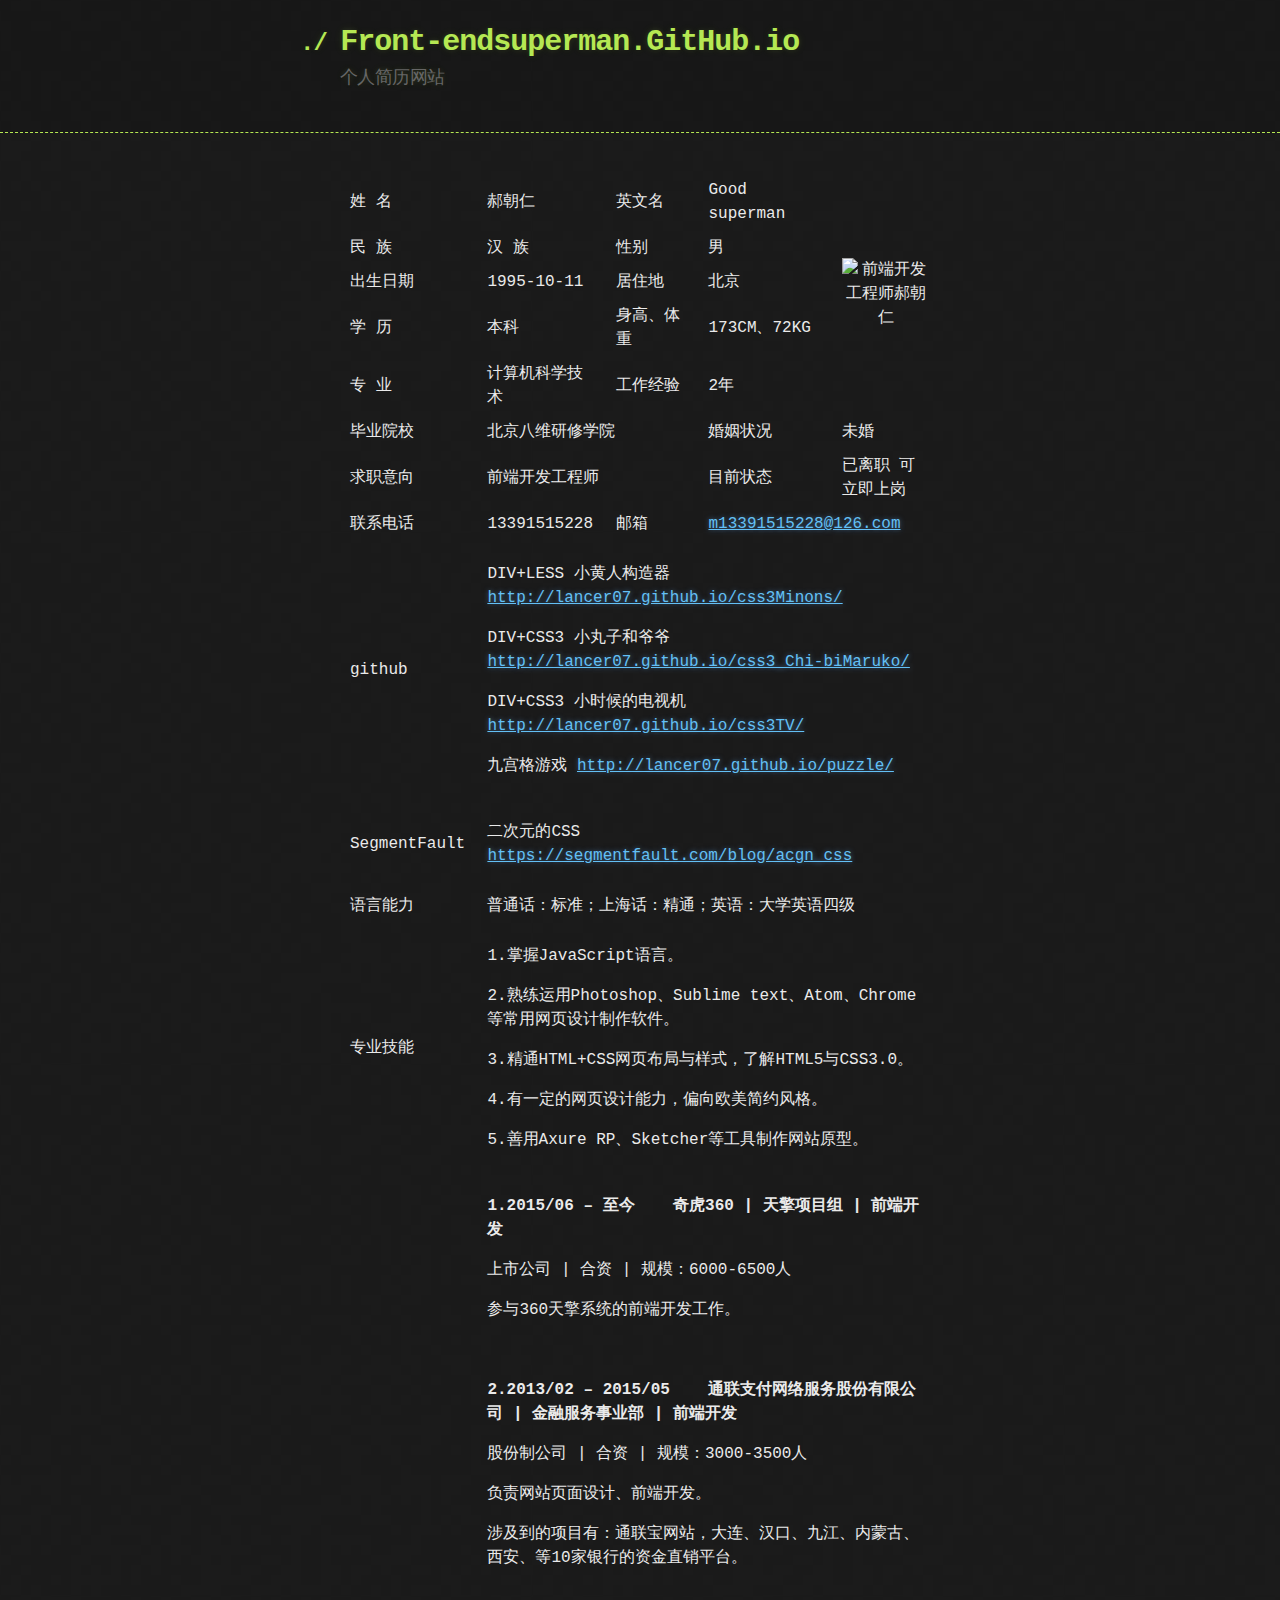
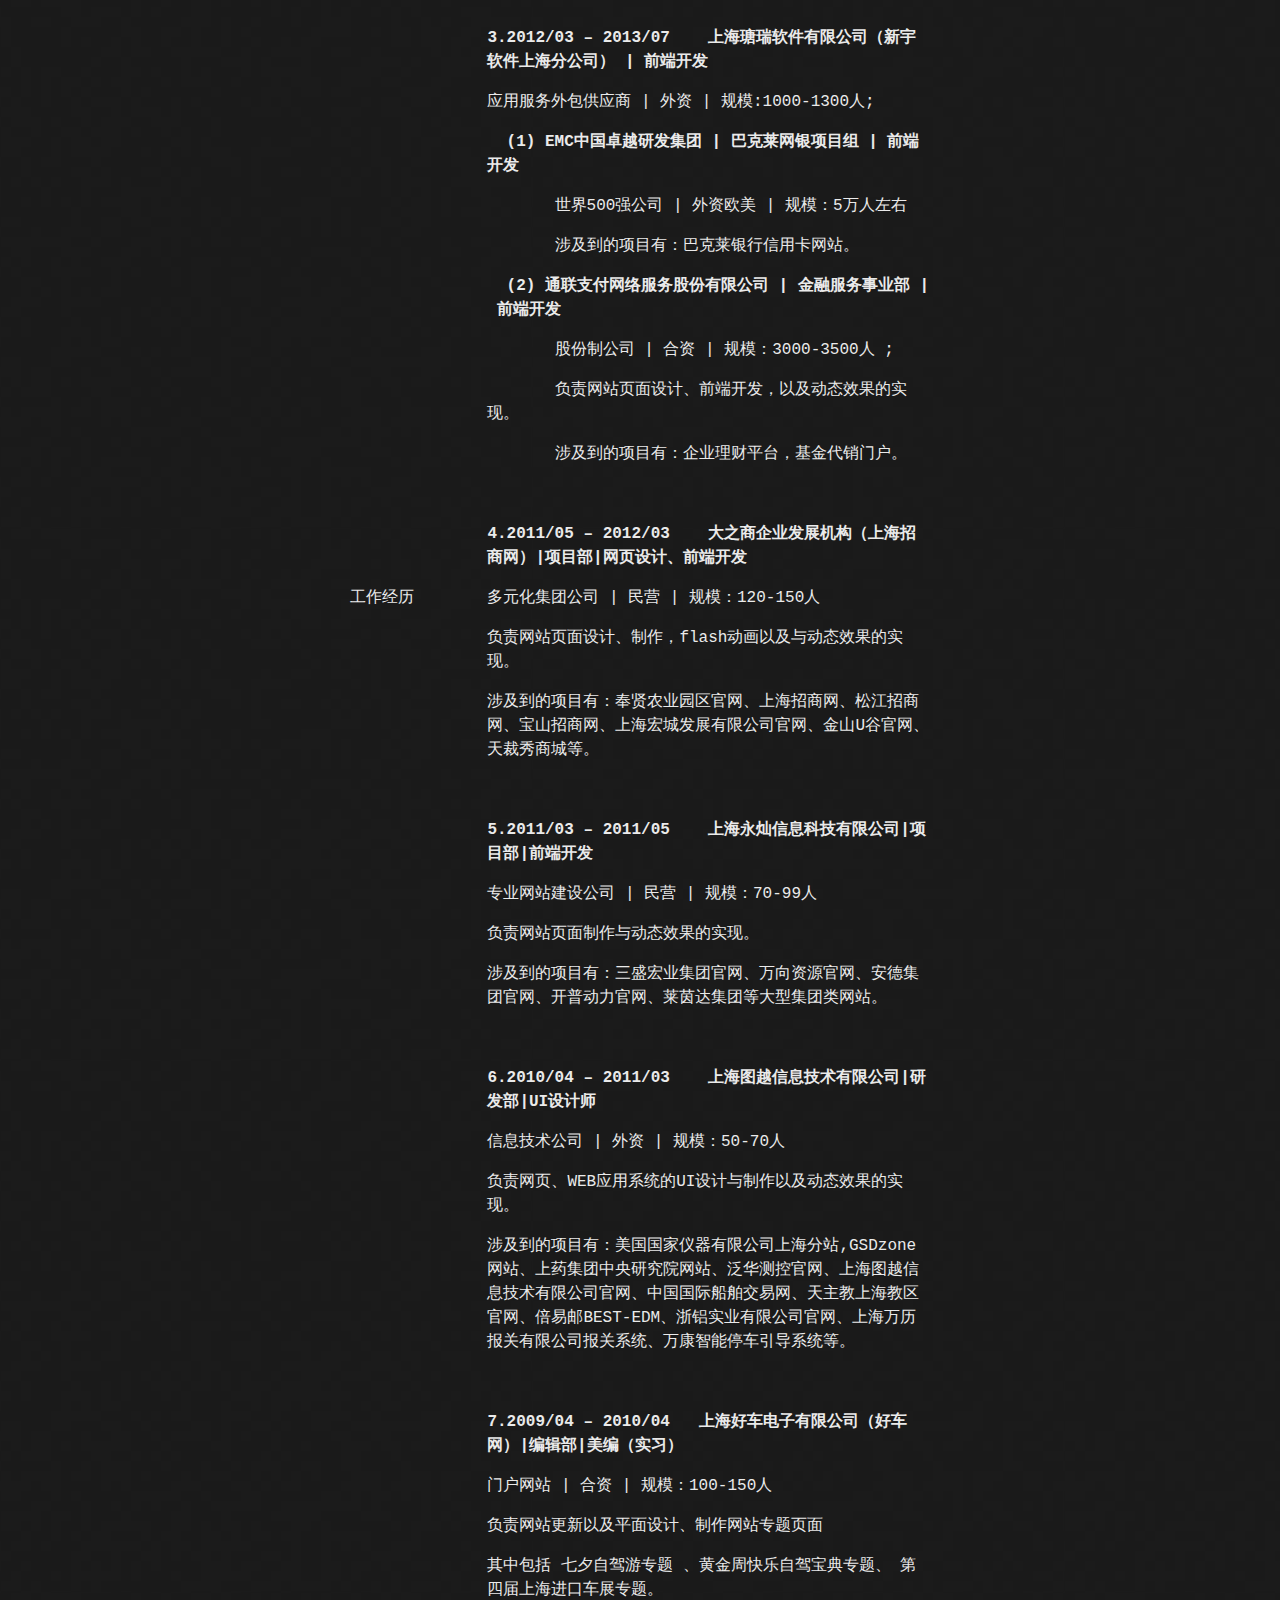
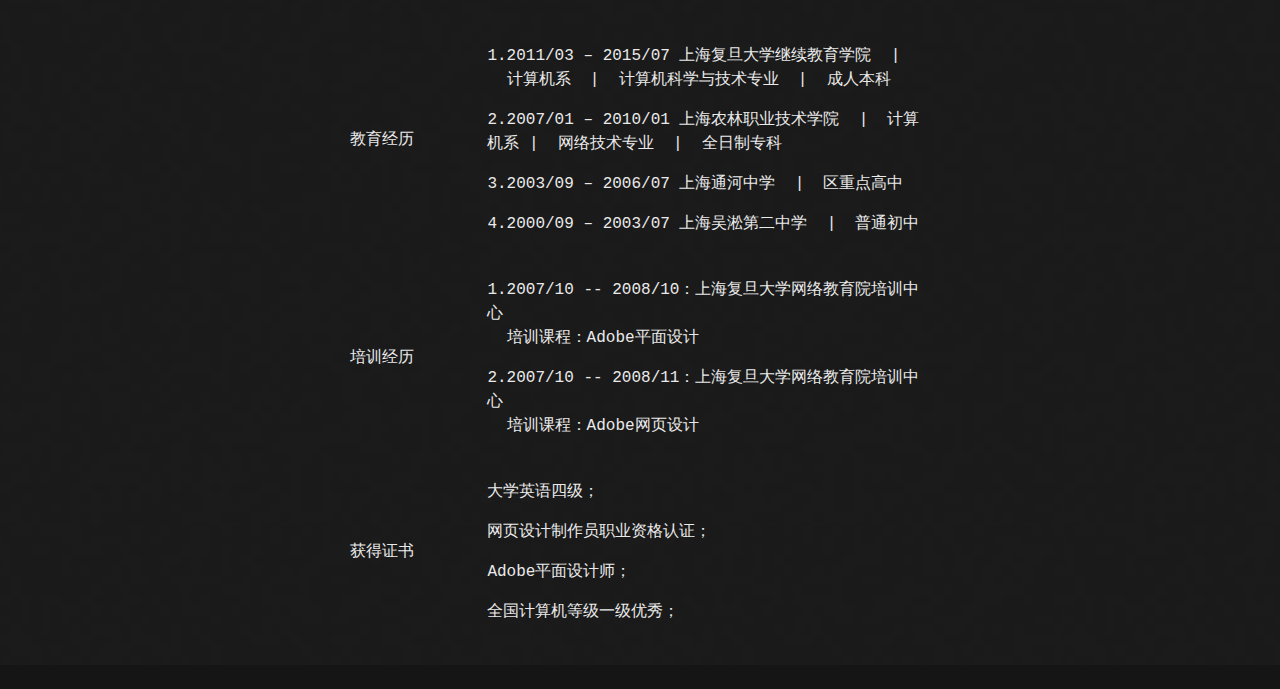
==== index.html @ 69799090 "修改了数据" ====
<!DOCTYPE html>
<html>
  <head>
    <meta charset='utf-8'>
    <meta http-equiv="X-UA-Compatible" content="chrome=1">

    <link rel="stylesheet" type="text/css" href="stylesheets/stylesheet.css" media="screen">
    <link rel="stylesheet" type="text/css" href="stylesheets/github-dark.css" media="screen">
    <link rel="stylesheet" type="text/css" href="stylesheets/print.css" media="print">

    <title>Front-endsuperman.GitHub.io by front-endSuperman</title>
  </head>

  <body>

    <header>
      <div class="container">
        <h1>Front-endsuperman.GitHub.io</h1>
        <h2>个人简历网站</h2>
        <!-- <section id="downloads">
          <a href="https://github.com/front-endSuperman" class="btn btn-github"><span class="icon"></span>View on GitHub</a>
        </section> -->
      </div>
    </header>

    <div class="container">
      <section id="main_content">
        <table width="714" border="0" cellpadding="0" cellspacing="0" class="resume"><tr><td width="120" valign="center" class="resume-tit">姓&nbsp;名</td><td width="112" valign="center">郝朝仁</td><td width="120" valign="center" class="resume-tit">英文名</td><td width="125" valign="center">Good superman</td><td width="111" rowspan="5" align="center"><img src="/images/me.jpg" width="110" title="前端开发工程师郝朝仁" alt="前端开发工程师郝朝仁"></td></tr><tr><td valign="center" class="resume-tit">民&nbsp;族</td><td width="112" valign="center">汉&nbsp;族</td><td width="120" valign="center" class="resume-tit">性别</td><td valign="center">男</td></tr><tr><td valign="center" class="resume-tit">出生日期</td><td width="112" valign="center">1995-10-11</td><td width="120" valign="center" class="resume-tit">居住地</td><td valign="center">北京</td></tr><tr><td valign="center" class="resume-tit">学&nbsp;历</td><td width="112" valign="center">本科</td><td width="120" valign="center" class="resume-tit">身高、体重</td><td valign="center">173CM、72KG</td></tr><tr><td valign="center" class="resume-tit">专&nbsp;业</td><td width="112" valign="center">计算机科学技术</td><td width="120" valign="center" class="resume-tit">工作经验</td><td valign="center">2年</td></tr><tr><td valign="center" class="resume-tit">毕业院校</td><td colspan="2" valign="center">北京八维研修学院</td><td valign="center" class="resume-tit">婚姻状况</td><td valign="center">未婚</td></tr><tr><td valign="center" class="resume-tit">求职意向</td><td colspan="2" valign="center">前端开发工程师</td><td valign="center" class="resume-tit">目前状态</td><td valign="center">已离职 可立即上岗</td></tr><tr><td valign="center" class="resume-tit">联系电话</td><td>13391515228</td><td class="resume-tit">邮箱</td><td colspan="2"><a href="mailto:lancer07@126.com">m13391515228@126.com</a></td></tr><tr><td valign="center" class="resume-tit">github</td><td colspan="4"><p>DIV+LESS 小黄人构造器 <a href="http://lancer07.github.io/css3Minons/" target="_blank">http://lancer07.github.io/css3Minons/</a></p><p>DIV+CSS3 小丸子和爷爷 <a href="http://lancer07.github.io/css3_Chi-biMaruko/" target="_blank">http://lancer07.github.io/css3_Chi-biMaruko/</a></p><p>DIV+CSS3 小时候的电视机 <a href="http://lancer07.github.io/css3TV/" target="_blank">http://lancer07.github.io/css3TV/</a></p><p>九宫格游戏 <a href="http://lancer07.github.io/puzzle/" target="_blank">http://lancer07.github.io/puzzle/</a></p></td></tr><tr><td valign="center" class="resume-tit">SegmentFault</td><td colspan="4"><p>二次元的CSS <a href="https://segmentfault.com/blog/acgn_css" target="_blank">https://segmentfault.com/blog/acgn_css</a></p></td></tr><tr><td valign="center" class="resume-tit">语言能力</td><td colspan="4">普通话：标准；上海话：精通；英语：大学英语四级</td></tr><tr><td valign="center" class="resume-tit">专业技能</td><td colspan="4"><p>1.掌握JavaScript语言。</p><p>2.熟练运用Photoshop、Sublime text、Atom、Chrome等常用网页设计制作软件。</p><p>3.精通HTML+CSS网页布局与样式，了解HTML5与CSS3.0。</p><p>4.有一定的网页设计能力，偏向欧美简约风格。</p><p>5.善用Axure RP、Sketcher等工具制作网站原型。</p></td></tr><tr><td valign="center" class="resume-tit">工作经历</td><td colspan="4"><p><strong>1.2015/06&nbsp;&#8211; 至今&nbsp;&nbsp;&nbsp;&nbsp;奇虎360 | 天擎项目组 | 前端开发</strong></p><p>上市公司&nbsp;|&nbsp;合资&nbsp;|&nbsp;规模：6000-6500人&nbsp;</p><p>参与360天擎系统的前端开发工作。</p><br><p><strong>2.2013/02&nbsp;&#8211; 2015/05&nbsp;&nbsp;&nbsp;&nbsp;通联支付网络服务股份有限公司 | 金融服务事业部 | 前端开发</strong></p><p>股份制公司&nbsp;|&nbsp;合资&nbsp;|&nbsp;规模：3000-3500人&nbsp;</p><p>负责网站页面设计、前端开发。</p><p>涉及到的项目有：通联宝网站，大连、汉口、九江、内蒙古、西安、等10家银行的资金直销平台。</p><br><p><strong>3.2012/03&nbsp;&#8211; 2013/07&nbsp;&nbsp;&nbsp;&nbsp;上海瑭瑞软件有限公司（新宇软件上海分公司）&nbsp;|&nbsp;前端开发&nbsp;</strong></p><p>应用服务外包供应商&nbsp;|&nbsp;外资&nbsp;|&nbsp;规模:1000-1300人;</p><p><strong>&nbsp;&nbsp;(1)&nbsp;EMC中国卓越研发集团&nbsp;|&nbsp;巴克莱网银项目组&nbsp;|&nbsp;前端开发</strong></p><p>&nbsp;&nbsp;&nbsp;&nbsp;&nbsp;&nbsp;&nbsp;世界500强公司 | 外资欧美 | 规模：5万人左右</p><p>&nbsp;&nbsp;&nbsp;&nbsp;&nbsp;&nbsp;&nbsp;涉及到的项目有：巴克莱银行信用卡网站。</p><p><strong>&nbsp;&nbsp;(2)&nbsp;通联支付网络服务股份有限公司&nbsp;|&nbsp;金融服务事业部&nbsp;|&nbsp;前端开发</strong></p><p>&nbsp;&nbsp;&nbsp;&nbsp;&nbsp;&nbsp;&nbsp;股份制公司&nbsp;|&nbsp;合资&nbsp;|&nbsp;规模：3000-3500人&nbsp;;</p><p>&nbsp;&nbsp;&nbsp;&nbsp;&nbsp;&nbsp;&nbsp;负责网站页面设计、前端开发，以及动态效果的实现。</p><p>&nbsp;&nbsp;&nbsp;&nbsp;&nbsp;&nbsp;&nbsp;涉及到的项目有：企业理财平台，基金代销门户。</p><br><p><strong>4.2011/05&nbsp;&#8211; 2012/03&nbsp;&nbsp;&nbsp;&nbsp;大之商企业发展机构（上海招商网）|项目部|网页设计、前端开发</strong></p><p>多元化集团公司&nbsp;|&nbsp;民营&nbsp;|&nbsp;规模：120-150人&nbsp;</p><p>负责网站页面设计、制作，flash动画以及与动态效果的实现。</p><p>涉及到的项目有：奉贤农业园区官网、上海招商网、松江招商网、宝山招商网、上海宏城发展有限公司官网、金山U谷官网、天裁秀商城等。</p><br><p><strong>5.2011/03&nbsp;&#8211; 2011/05&nbsp;&nbsp;&nbsp;&nbsp;上海永灿信息科技有限公司|项目部|前端开发</strong></p><p>专业网站建设公司&nbsp;|&nbsp;民营&nbsp;|&nbsp;规模：70-99人</p><p>负责网站页面制作与动态效果的实现。</p><p>涉及到的项目有：三盛宏业集团官网、万向资源官网、安德集团官网、开普动力官网、莱茵达集团等大型集团类网站。</p><br><p><strong>6.2010/04&nbsp;&#8211; 2011/03&nbsp;&nbsp;&nbsp;&nbsp;上海图越信息技术有限公司|研发部|UI设计师</strong></p><p>信息技术公司&nbsp;|&nbsp;外资&nbsp;|&nbsp;规模：50-70人</p><p>负责网页、WEB应用系统的UI设计与制作以及动态效果的实现。</p><p>涉及到的项目有：美国国家仪器有限公司上海分站,GSDzone网站、上药集团中央研究院网站、泛华测控官网、上海图越信息技术有限公司官网、中国国际船舶交易网、天主教上海教区官网、倍易邮BEST-EDM、浙铝实业有限公司官网、上海万历报关有限公司报关系统、万康智能停车引导系统等。</p><br><p><strong>7.2009/04&nbsp;&#8211;&nbsp;2010/04&nbsp;&nbsp;&nbsp;上海好车电子有限公司（好车网）|编辑部|美编（实习）</strong></p><p>门户网站&nbsp;|&nbsp;合资&nbsp;|&nbsp;规模：100-150人</p><p>负责网站更新以及平面设计、制作网站专题页面</p><p>其中包括 七夕自驾游专题 、黄金周快乐自驾宝典专题、 第四届上海进口车展专题。</p></td></tr><tr><td valign="center" class="resume-tit">教育经历</td><td colspan="4"><p>1.2011/03&nbsp;&#8211;&nbsp;2015/07&nbsp;上海复旦大学继续教育学院&nbsp;&nbsp;|&nbsp;&nbsp;计算机系&nbsp;&nbsp;|&nbsp;&nbsp;计算机科学与技术专业&nbsp;&nbsp;|&nbsp;&nbsp;成人本科</p><p>2.2007/01&nbsp;&#8211;&nbsp;2010/01&nbsp;上海农林职业技术学院&nbsp;&nbsp;|&nbsp;&nbsp;计算机系&nbsp;|&nbsp;&nbsp;网络技术专业&nbsp;&nbsp;|&nbsp;&nbsp;全日制专科</p><p>3.2003/09&nbsp;&#8211;&nbsp;2006/07&nbsp;上海通河中学&nbsp;&nbsp;|&nbsp;&nbsp;区重点高中&nbsp;</p><p>4.2000/09&nbsp;&#8211;&nbsp;2003/07&nbsp;上海吴淞第二中学&nbsp;&nbsp;|&nbsp;&nbsp;普通初中&nbsp;</p></td></tr><tr><td valign="center" class="resume-tit">培训经历</td><td colspan="4"><p>1.2007/10&nbsp;--&nbsp;2008/10：上海复旦大学网络教育院培训中心<br>&nbsp;&nbsp;培训课程：Adobe平面设计</p><p>2.2007/10&nbsp;--&nbsp;2008/11：上海复旦大学网络教育院培训中心<br>&nbsp;&nbsp;培训课程：Adobe网页设计</p></td></tr><tr><td valign="center" class="resume-tit">获得证书</td><td colspan="4"><p>大学英语四级；</p><p>网页设计制作员职业资格认证；</p><p>Adobe平面设计师；</p><p>全国计算机等级一级优秀；</p></td></tr></table>
      </section>
    </div>
  </body>
</html>
---- stylesheets/stylesheet.css ----
body {
  margin: 0;
  padding: 0;
  background: #151515 url("../images/bkg.png") 0 0;
  color: #eaeaea;
  font: 16px;
  line-height: 1.5;
  font-family: Monaco, "Bitstream Vera Sans Mono", "Lucida Console", Terminal, monospace;
}

/* General & 'Reset' Stuff */

.container {
  width: 90%;
  max-width: 600px;
  margin: 0 auto;
}

section {
  display: block;
  margin: 0 0 20px 0;
}

h1, h2, h3, h4, h5, h6 {
  margin: 0 0 20px;
}

li {
  line-height: 1.4 ;
}

/* Header, <header>
   header   - container
   h1       - project name
   h2       - project description
*/

header {
  background: rgba(0, 0, 0, 0.1);
  width: 100%;
  border-bottom: 1px dashed #b5e853;
  padding: 20px 0;
  margin: 0 0 40px 0;
}

header h1 {
  font-size: 30px;
  line-height: 1.5;
  margin: 0 0 0 -40px;
  font-weight: bold;
  font-family: Monaco, "Bitstream Vera Sans Mono", "Lucida Console", Terminal, monospace;
  color: #b5e853;
  text-shadow: 0 1px 1px rgba(0, 0, 0, 0.1),
               0 0 5px rgba(181, 232, 83, 0.1),
               0 0 10px rgba(181, 232, 83, 0.1);
  letter-spacing: -1px;
  -webkit-font-smoothing: antialiased;
}

header h1:before {
  content: "./ ";
  font-size: 24px;
}

header h2 {
  font-size: 18px;
  font-weight: 300;
  color: #666;
}

#downloads .btn {
  display: inline-block;
  text-align: center;
  margin: 0;
}

/* Main Content
*/

#main_content {
  width: 100%;
  -webkit-font-smoothing: antialiased;
}
section img {
  max-width: 100%
}

h1, h2, h3, h4, h5, h6 {
  font-weight: normal;
  font-family: Monaco, "Bitstream Vera Sans Mono", "Lucida Console", Terminal, monospace;
  color: #b5e853;
  letter-spacing: -0.03em;
  text-shadow: 0 1px 1px rgba(0, 0, 0, 0.1),
               0 0 5px rgba(181, 232, 83, 0.1),
               0 0 10px rgba(181, 232, 83, 0.1);
}

#main_content h1 {
  font-size: 30px;
}

#main_content h2 {
  font-size: 24px;
}

#main_content h3 {
  font-size: 18px;
}

#main_content h4 {
  font-size: 14px;
}

#main_content h5 {
  font-size: 12px;
  text-transform: uppercase;
  margin: 0 0 5px 0;
}

#main_content h6 {
  font-size: 12px;
  text-transform: uppercase;
  color: #999;
  margin: 0 0 5px 0;
}

dt {
  font-style: italic;
  font-weight: bold;
}

ul li {
  list-style: none;
}

ul li:before {
  content: ">>";
  font-family: Monaco, "Bitstream Vera Sans Mono", "Lucida Console", Terminal, monospace;
  font-size: 13px;
  color: #b5e853;
  margin-left: -37px;
  margin-right: 21px;
  line-height: 16px;
}

blockquote {
  color: #aaa;
  padding-left: 10px;
  border-left: 1px dotted #666;
}

pre {
  background: rgba(0, 0, 0, 0.9);
  border: 1px solid rgba(255, 255, 255, 0.15);
  padding: 10px;
  font-size: 14px;
  color: #b5e853;
  border-radius: 2px;
  -moz-border-radius: 2px;
  -webkit-border-radius: 2px;
  text-wrap: normal;
  overflow: auto;
  overflow-y: hidden;
}

table {
  width: 100%;
  margin: 0 0 20px 0;
}

th {
  text-align: left;
  border-bottom: 1px dashed #b5e853;
  padding: 5px 10px;
}

td {
  padding: 5px 10px;
}

hr {
  height: 0;
  border: 0;
  border-bottom: 1px dashed #b5e853;
  color: #b5e853;
}

/* Buttons
*/

.btn {
  display: inline-block;
  background: -webkit-linear-gradient(top, rgba(40, 40, 40, 0.3), rgba(35, 35, 35, 0.3) 50%, rgba(10, 10, 10, 0.3) 50%, rgba(0, 0, 0, 0.3));
  padding: 8px 18px;
  border-radius: 50px;
  border: 2px solid rgba(0, 0, 0, 0.7);
  border-bottom: 2px solid rgba(0, 0, 0, 0.7);
  border-top: 2px solid rgba(0, 0, 0, 1);
  color: rgba(255, 255, 255, 0.8);
  font-family: Helvetica, Arial, sans-serif;
  font-weight: bold;
  font-size: 13px;
  text-decoration: none;
  text-shadow: 0 -1px 0 rgba(0, 0, 0, 0.75);
  box-shadow: inset 0 1px 0 rgba(255, 255, 255, 0.05);
}

.btn:hover {
  background: -webkit-linear-gradient(top, rgba(40, 40, 40, 0.6), rgba(35, 35, 35, 0.6) 50%, rgba(10, 10, 10, 0.8) 50%, rgba(0, 0, 0, 0.8));
}

.btn .icon {
  display: inline-block;
  width: 16px;
  height: 16px;
  margin: 1px 8px 0 0;
  float: left;
}

.btn-github .icon {
  opacity: 0.6;
  background: url("../images/blacktocat.png") 0 0 no-repeat;
}

/* Links
   a, a:hover, a:visited
*/

a {
  color: #63c0f5;
  text-shadow: 0 0 5px rgba(104, 182, 255, 0.5);
}

/* Clearfix */

.cf:before, .cf:after {
  content:"";
  display:table;
}

.cf:after {
  clear:both;
}

.cf {
  zoom:1;
}
---- stylesheets/github-dark.css ----
/*
The MIT License (MIT)

Copyright (c) 2016 GitHub, Inc.

Permission is hereby granted, free of charge, to any person obtaining a copy
of this software and associated documentation files (the "Software"), to deal
in the Software without restriction, including without limitation the rights
to use, copy, modify, merge, publish, distribute, sublicense, and/or sell
copies of the Software, and to permit persons to whom the Software is
furnished to do so, subject to the following conditions:

The above copyright notice and this permission notice shall be included in all
copies or substantial portions of the Software.

THE SOFTWARE IS PROVIDED "AS IS", WITHOUT WARRANTY OF ANY KIND, EXPRESS OR
IMPLIED, INCLUDING BUT NOT LIMITED TO THE WARRANTIES OF MERCHANTABILITY,
FITNESS FOR A PARTICULAR PURPOSE AND NONINFRINGEMENT. IN NO EVENT SHALL THE
AUTHORS OR COPYRIGHT HOLDERS BE LIABLE FOR ANY CLAIM, DAMAGES OR OTHER
LIABILITY, WHETHER IN AN ACTION OF CONTRACT, TORT OR OTHERWISE, ARISING FROM,
OUT OF OR IN CONNECTION WITH THE SOFTWARE OR THE USE OR OTHER DEALINGS IN THE
SOFTWARE.

*/

.pl-c /* comment */ {
  color: #969896;
}

.pl-c1 /* constant, variable.other.constant, support, meta.property-name, support.constant, support.variable, meta.module-reference, markup.raw, meta.diff.header */,
.pl-s .pl-v /* string variable */ {
  color: #0099cd;
}

.pl-e /* entity */,
.pl-en /* entity.name */ {
  color: #9774cb;
}

.pl-smi /* variable.parameter.function, storage.modifier.package, storage.modifier.import, storage.type.java, variable.other */,
.pl-s .pl-s1 /* string source */ {
  color: #ddd;
}

.pl-ent /* entity.name.tag */ {
  color: #7bcc72;
}

.pl-k /* keyword, storage, storage.type */ {
  color: #cc2372;
}

.pl-s /* string */,
.pl-pds /* punctuation.definition.string, string.regexp.character-class */,
.pl-s .pl-pse .pl-s1 /* string punctuation.section.embedded source */,
.pl-sr /* string.regexp */,
.pl-sr .pl-cce /* string.regexp constant.character.escape */,
.pl-sr .pl-sre /* string.regexp source.ruby.embedded */,
.pl-sr .pl-sra /* string.regexp string.regexp.arbitrary-repitition */ {
  color: #3c66e2;
}

.pl-v /* variable */ {
  color: #fb8764;
}

.pl-id /* invalid.deprecated */ {
  color: #e63525;
}

.pl-ii /* invalid.illegal */ {
  color: #f8f8f8;
  background-color: #e63525;
}

.pl-sr .pl-cce /* string.regexp constant.character.escape */ {
  font-weight: bold;
  color: #7bcc72;
}

.pl-ml /* markup.list */ {
  color: #c26b2b;
}

.pl-mh /* markup.heading */,
.pl-mh .pl-en /* markup.heading entity.name */,
.pl-ms /* meta.separator */ {
  font-weight: bold;
  color: #264ec5;
}

.pl-mq /* markup.quote */ {
  color: #00acac;
}

.pl-mi /* markup.italic */ {
  font-style: italic;
  color: #ddd;
}

.pl-mb /* markup.bold */ {
  font-weight: bold;
  color: #ddd;
}

.pl-md /* markup.deleted, meta.diff.header.from-file */ {
  color: #bd2c00;
  background-color: #ffecec;
}

.pl-mi1 /* markup.inserted, meta.diff.header.to-file */ {
  color: #55a532;
  background-color: #eaffea;
}

.pl-mdr /* meta.diff.range */ {
  font-weight: bold;
  color: #9774cb;
}

.pl-mo /* meta.output */ {
  color: #264ec5;
}
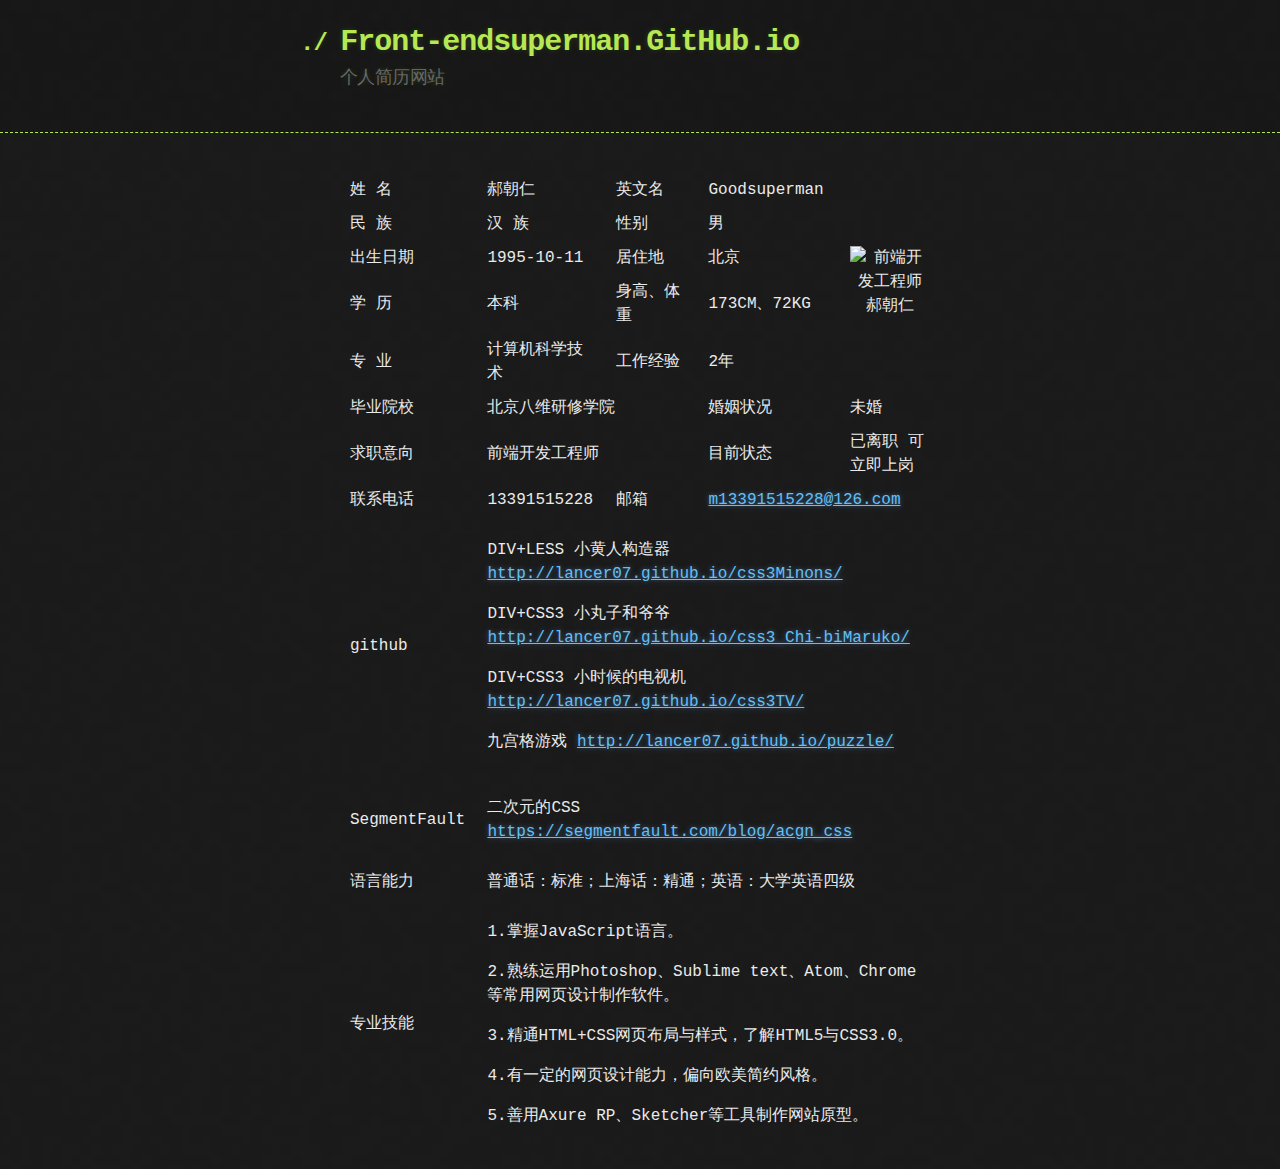
==== commit cbc02d5d: "修改了一些数据" ====
--- a/index.html
+++ b/index.html
@@ -25,7 +25,84 @@
 
     <div class="container">
       <section id="main_content">
-        <table width="714" border="0" cellpadding="0" cellspacing="0" class="resume"><tr><td width="120" valign="center" class="resume-tit">姓&nbsp;名</td><td width="112" valign="center">郝朝仁</td><td width="120" valign="center" class="resume-tit">英文名</td><td width="125" valign="center">Good superman</td><td width="111" rowspan="5" align="center"><img src="/images/me.jpg" width="110" title="前端开发工程师郝朝仁" alt="前端开发工程师郝朝仁"></td></tr><tr><td valign="center" class="resume-tit">民&nbsp;族</td><td width="112" valign="center">汉&nbsp;族</td><td width="120" valign="center" class="resume-tit">性别</td><td valign="center">男</td></tr><tr><td valign="center" class="resume-tit">出生日期</td><td width="112" valign="center">1995-10-11</td><td width="120" valign="center" class="resume-tit">居住地</td><td valign="center">北京</td></tr><tr><td valign="center" class="resume-tit">学&nbsp;历</td><td width="112" valign="center">本科</td><td width="120" valign="center" class="resume-tit">身高、体重</td><td valign="center">173CM、72KG</td></tr><tr><td valign="center" class="resume-tit">专&nbsp;业</td><td width="112" valign="center">计算机科学技术</td><td width="120" valign="center" class="resume-tit">工作经验</td><td valign="center">2年</td></tr><tr><td valign="center" class="resume-tit">毕业院校</td><td colspan="2" valign="center">北京八维研修学院</td><td valign="center" class="resume-tit">婚姻状况</td><td valign="center">未婚</td></tr><tr><td valign="center" class="resume-tit">求职意向</td><td colspan="2" valign="center">前端开发工程师</td><td valign="center" class="resume-tit">目前状态</td><td valign="center">已离职 可立即上岗</td></tr><tr><td valign="center" class="resume-tit">联系电话</td><td>13391515228</td><td class="resume-tit">邮箱</td><td colspan="2"><a href="mailto:lancer07@126.com">m13391515228@126.com</a></td></tr><tr><td valign="center" class="resume-tit">github</td><td colspan="4"><p>DIV+LESS 小黄人构造器 <a href="http://lancer07.github.io/css3Minons/" target="_blank">http://lancer07.github.io/css3Minons/</a></p><p>DIV+CSS3 小丸子和爷爷 <a href="http://lancer07.github.io/css3_Chi-biMaruko/" target="_blank">http://lancer07.github.io/css3_Chi-biMaruko/</a></p><p>DIV+CSS3 小时候的电视机 <a href="http://lancer07.github.io/css3TV/" target="_blank">http://lancer07.github.io/css3TV/</a></p><p>九宫格游戏 <a href="http://lancer07.github.io/puzzle/" target="_blank">http://lancer07.github.io/puzzle/</a></p></td></tr><tr><td valign="center" class="resume-tit">SegmentFault</td><td colspan="4"><p>二次元的CSS <a href="https://segmentfault.com/blog/acgn_css" target="_blank">https://segmentfault.com/blog/acgn_css</a></p></td></tr><tr><td valign="center" class="resume-tit">语言能力</td><td colspan="4">普通话：标准；上海话：精通；英语：大学英语四级</td></tr><tr><td valign="center" class="resume-tit">专业技能</td><td colspan="4"><p>1.掌握JavaScript语言。</p><p>2.熟练运用Photoshop、Sublime text、Atom、Chrome等常用网页设计制作软件。</p><p>3.精通HTML+CSS网页布局与样式，了解HTML5与CSS3.0。</p><p>4.有一定的网页设计能力，偏向欧美简约风格。</p><p>5.善用Axure RP、Sketcher等工具制作网站原型。</p></td></tr><tr><td valign="center" class="resume-tit">工作经历</td><td colspan="4"><p><strong>1.2015/06&nbsp;&#8211; 至今&nbsp;&nbsp;&nbsp;&nbsp;奇虎360 | 天擎项目组 | 前端开发</strong></p><p>上市公司&nbsp;|&nbsp;合资&nbsp;|&nbsp;规模：6000-6500人&nbsp;</p><p>参与360天擎系统的前端开发工作。</p><br><p><strong>2.2013/02&nbsp;&#8211; 2015/05&nbsp;&nbsp;&nbsp;&nbsp;通联支付网络服务股份有限公司 | 金融服务事业部 | 前端开发</strong></p><p>股份制公司&nbsp;|&nbsp;合资&nbsp;|&nbsp;规模：3000-3500人&nbsp;</p><p>负责网站页面设计、前端开发。</p><p>涉及到的项目有：通联宝网站，大连、汉口、九江、内蒙古、西安、等10家银行的资金直销平台。</p><br><p><strong>3.2012/03&nbsp;&#8211; 2013/07&nbsp;&nbsp;&nbsp;&nbsp;上海瑭瑞软件有限公司（新宇软件上海分公司）&nbsp;|&nbsp;前端开发&nbsp;</strong></p><p>应用服务外包供应商&nbsp;|&nbsp;外资&nbsp;|&nbsp;规模:1000-1300人;</p><p><strong>&nbsp;&nbsp;(1)&nbsp;EMC中国卓越研发集团&nbsp;|&nbsp;巴克莱网银项目组&nbsp;|&nbsp;前端开发</strong></p><p>&nbsp;&nbsp;&nbsp;&nbsp;&nbsp;&nbsp;&nbsp;世界500强公司 | 外资欧美 | 规模：5万人左右</p><p>&nbsp;&nbsp;&nbsp;&nbsp;&nbsp;&nbsp;&nbsp;涉及到的项目有：巴克莱银行信用卡网站。</p><p><strong>&nbsp;&nbsp;(2)&nbsp;通联支付网络服务股份有限公司&nbsp;|&nbsp;金融服务事业部&nbsp;|&nbsp;前端开发</strong></p><p>&nbsp;&nbsp;&nbsp;&nbsp;&nbsp;&nbsp;&nbsp;股份制公司&nbsp;|&nbsp;合资&nbsp;|&nbsp;规模：3000-3500人&nbsp;;</p><p>&nbsp;&nbsp;&nbsp;&nbsp;&nbsp;&nbsp;&nbsp;负责网站页面设计、前端开发，以及动态效果的实现。</p><p>&nbsp;&nbsp;&nbsp;&nbsp;&nbsp;&nbsp;&nbsp;涉及到的项目有：企业理财平台，基金代销门户。</p><br><p><strong>4.2011/05&nbsp;&#8211; 2012/03&nbsp;&nbsp;&nbsp;&nbsp;大之商企业发展机构（上海招商网）|项目部|网页设计、前端开发</strong></p><p>多元化集团公司&nbsp;|&nbsp;民营&nbsp;|&nbsp;规模：120-150人&nbsp;</p><p>负责网站页面设计、制作，flash动画以及与动态效果的实现。</p><p>涉及到的项目有：奉贤农业园区官网、上海招商网、松江招商网、宝山招商网、上海宏城发展有限公司官网、金山U谷官网、天裁秀商城等。</p><br><p><strong>5.2011/03&nbsp;&#8211; 2011/05&nbsp;&nbsp;&nbsp;&nbsp;上海永灿信息科技有限公司|项目部|前端开发</strong></p><p>专业网站建设公司&nbsp;|&nbsp;民营&nbsp;|&nbsp;规模：70-99人</p><p>负责网站页面制作与动态效果的实现。</p><p>涉及到的项目有：三盛宏业集团官网、万向资源官网、安德集团官网、开普动力官网、莱茵达集团等大型集团类网站。</p><br><p><strong>6.2010/04&nbsp;&#8211; 2011/03&nbsp;&nbsp;&nbsp;&nbsp;上海图越信息技术有限公司|研发部|UI设计师</strong></p><p>信息技术公司&nbsp;|&nbsp;外资&nbsp;|&nbsp;规模：50-70人</p><p>负责网页、WEB应用系统的UI设计与制作以及动态效果的实现。</p><p>涉及到的项目有：美国国家仪器有限公司上海分站,GSDzone网站、上药集团中央研究院网站、泛华测控官网、上海图越信息技术有限公司官网、中国国际船舶交易网、天主教上海教区官网、倍易邮BEST-EDM、浙铝实业有限公司官网、上海万历报关有限公司报关系统、万康智能停车引导系统等。</p><br><p><strong>7.2009/04&nbsp;&#8211;&nbsp;2010/04&nbsp;&nbsp;&nbsp;上海好车电子有限公司（好车网）|编辑部|美编（实习）</strong></p><p>门户网站&nbsp;|&nbsp;合资&nbsp;|&nbsp;规模：100-150人</p><p>负责网站更新以及平面设计、制作网站专题页面</p><p>其中包括 七夕自驾游专题 、黄金周快乐自驾宝典专题、 第四届上海进口车展专题。</p></td></tr><tr><td valign="center" class="resume-tit">教育经历</td><td colspan="4"><p>1.2011/03&nbsp;&#8211;&nbsp;2015/07&nbsp;上海复旦大学继续教育学院&nbsp;&nbsp;|&nbsp;&nbsp;计算机系&nbsp;&nbsp;|&nbsp;&nbsp;计算机科学与技术专业&nbsp;&nbsp;|&nbsp;&nbsp;成人本科</p><p>2.2007/01&nbsp;&#8211;&nbsp;2010/01&nbsp;上海农林职业技术学院&nbsp;&nbsp;|&nbsp;&nbsp;计算机系&nbsp;|&nbsp;&nbsp;网络技术专业&nbsp;&nbsp;|&nbsp;&nbsp;全日制专科</p><p>3.2003/09&nbsp;&#8211;&nbsp;2006/07&nbsp;上海通河中学&nbsp;&nbsp;|&nbsp;&nbsp;区重点高中&nbsp;</p><p>4.2000/09&nbsp;&#8211;&nbsp;2003/07&nbsp;上海吴淞第二中学&nbsp;&nbsp;|&nbsp;&nbsp;普通初中&nbsp;</p></td></tr><tr><td valign="center" class="resume-tit">培训经历</td><td colspan="4"><p>1.2007/10&nbsp;--&nbsp;2008/10：上海复旦大学网络教育院培训中心<br>&nbsp;&nbsp;培训课程：Adobe平面设计</p><p>2.2007/10&nbsp;--&nbsp;2008/11：上海复旦大学网络教育院培训中心<br>&nbsp;&nbsp;培训课程：Adobe网页设计</p></td></tr><tr><td valign="center" class="resume-tit">获得证书</td><td colspan="4"><p>大学英语四级；</p><p>网页设计制作员职业资格认证；</p><p>Adobe平面设计师；</p><p>全国计算机等级一级优秀；</p></td></tr></table>
+        <table width="714" border="0" cellpadding="0" cellspacing="0" class="resume">
+        	<tr>
+        		<td width="120" valign="center" class="resume-tit">姓&nbsp;名</td>
+        		<td width="112" valign="center">郝朝仁</td>
+        		<td width="120" valign="center" class="resume-tit">英文名</td>
+        		<td width="125" valign="center">Goodsuperman</td>
+        		<td width="111" rowspan="5" align="center"><img src="/images/me.jpg" width="110" title="前端开发工程师郝朝仁" alt="前端开发工程师郝朝仁"></td>
+        	</tr>
+        	<tr>
+        		<td valign="center" class="resume-tit">民&nbsp;族</td>
+        		<td width="112" valign="center">汉&nbsp;族</td>
+        		<td width="120" valign="center" class="resume-tit">性别</td>
+        		<td valign="center">男</td>
+        	</tr>
+        	<tr>
+        		<td valign="center" class="resume-tit">出生日期</td>
+        		<td width="112" valign="center">1995-10-11</td>
+        		<td width="120" valign="center" class="resume-tit">居住地</td>
+        		<td valign="center">北京</td>
+        	</tr>
+        	<tr>
+        		<td valign="center" class="resume-tit">学&nbsp;历</td>
+        		<td width="112" valign="center">本科</td>
+        		<td width="120" valign="center" class="resume-tit">身高、体重</td><td valign="center">173CM、72KG</td>
+        	</tr>
+        	<tr>
+        		<td valign="center" class="resume-tit">专&nbsp;业</td>
+        		<td width="112" valign="center">计算机科学技术</td>
+        		<td width="120" valign="center" class="resume-tit">工作经验</td>
+        		<td valign="center">2年</td>
+        	</tr>
+        	<tr>
+        		<td valign="center" class="resume-tit">毕业院校</td>
+        		<td colspan="2" valign="center">北京八维研修学院</td>
+        		<td valign="center" class="resume-tit">婚姻状况</td>
+        		<td valign="center">未婚</td>
+        	</tr>
+        	<tr>
+        		<td valign="center" class="resume-tit">求职意向</td>
+        		<td colspan="2" valign="center">前端开发工程师</td>
+        		<td valign="center" class="resume-tit">目前状态</td>
+        		<td valign="center">已离职 可立即上岗</td>
+        	</tr>
+        	<tr>
+        		<td valign="center" class="resume-tit">联系电话</td>
+        		<td>13391515228</td><td class="resume-tit">邮箱</td>
+        		<td colspan="2"><a href="mailto:lancer07@126.com">m13391515228@126.com</a></td>
+        	</tr>
+        	<tr>
+        		<td valign="center" class="resume-tit">github</td>
+        		<td colspan="4">
+        			<p>DIV+LESS 小黄人构造器 <a href="http://lancer07.github.io/css3Minons/" target="_blank">http://lancer07.github.io/css3Minons/</a></p>
+        			<p>DIV+CSS3 小丸子和爷爷 <a href="http://lancer07.github.io/css3_Chi-biMaruko/" target="_blank">http://lancer07.github.io/css3_Chi-biMaruko/</a></p>
+        			<p>DIV+CSS3 小时候的电视机 <a href="http://lancer07.github.io/css3TV/" target="_blank">http://lancer07.github.io/css3TV/</a></p>
+        			<p>九宫格游戏 <a href="http://lancer07.github.io/puzzle/" target="_blank">http://lancer07.github.io/puzzle/</a></p>
+        		</td>
+        	</tr>
+        	<tr>
+        		<td valign="center" class="resume-tit">SegmentFault</td>
+        		<td colspan="4">
+        			<p>二次元的CSS <a href="https://segmentfault.com/blog/acgn_css" target="_blank">https://segmentfault.com/blog/acgn_css</a></p>
+        		</td>
+        	</tr>
+        	<tr>
+        		<td valign="center" class="resume-tit">语言能力</td>
+        		<td colspan="4">普通话：标准；上海话：精通；英语：大学英语四级</td>
+        	</tr>
+        	<tr>
+        		<td valign="center" class="resume-tit">专业技能</td>
+        		<td colspan="4">
+        			<p>1.掌握JavaScript语言。</p>
+        			<p>2.熟练运用Photoshop、Sublime text、Atom、Chrome等常用网页设计制作软件。</p>
+        			<p>3.精通HTML+CSS网页布局与样式，了解HTML5与CSS3.0。</p>
+        			<p>4.有一定的网页设计能力，偏向欧美简约风格。</p>
+        			<p>5.善用Axure RP、Sketcher等工具制作网站原型。</p>
+        		</td>
+        	</tr>
+        	</table>
       </section>
     </div>
   </body>
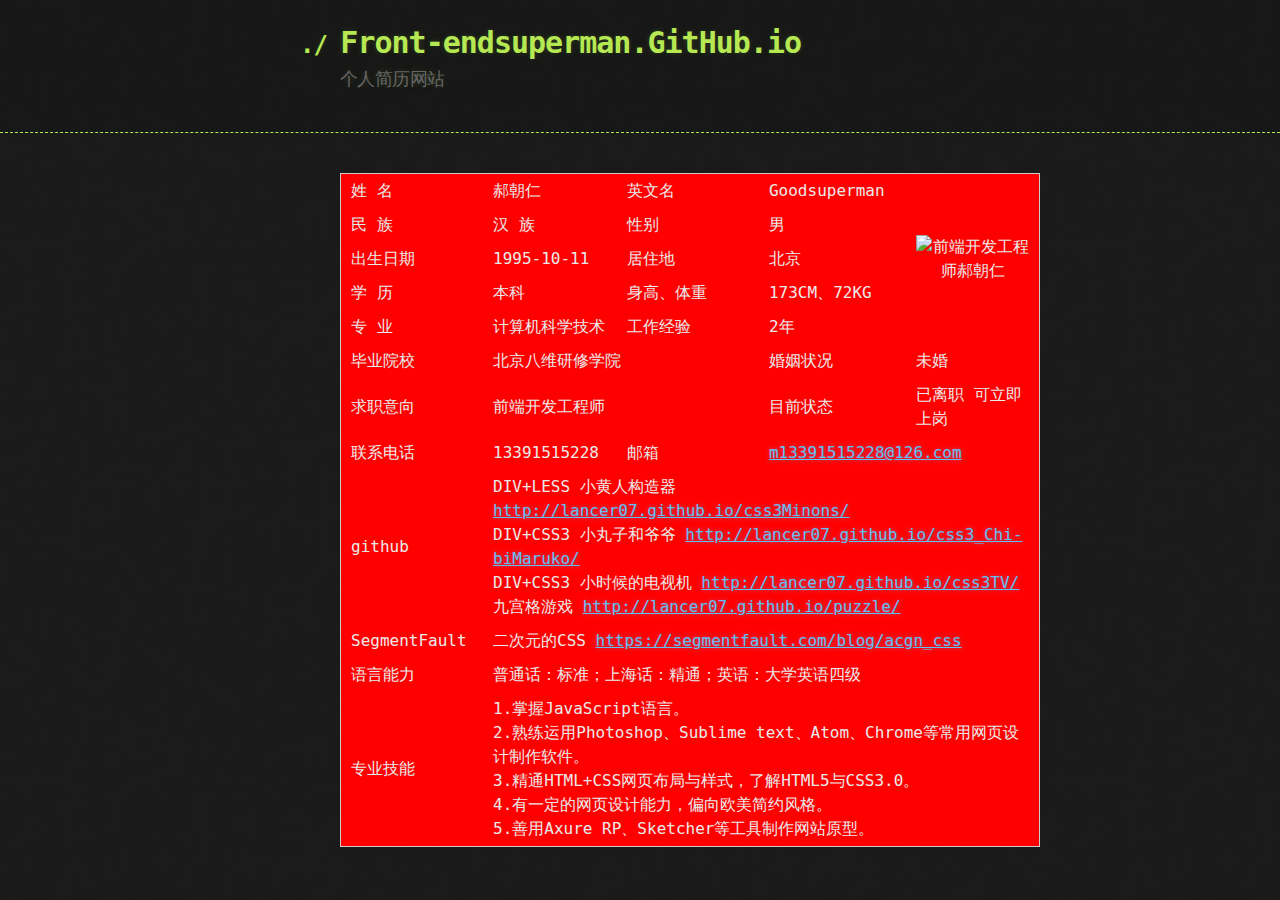
==== commit 46171d46: "添加了样式表" ====
--- a/index.html
+++ b/index.html
@@ -7,22 +7,16 @@
     <link rel="stylesheet" type="text/css" href="stylesheets/stylesheet.css" media="screen">
     <link rel="stylesheet" type="text/css" href="stylesheets/github-dark.css" media="screen">
     <link rel="stylesheet" type="text/css" href="stylesheets/print.css" media="print">
-
+    <link rel="stylesheet" type="text/css" href="stylesheets/index.css">
     <title>Front-endsuperman.GitHub.io by front-endSuperman</title>
   </head>
-
   <body>
-
     <header>
       <div class="container">
         <h1>Front-endsuperman.GitHub.io</h1>
         <h2>个人简历网站</h2>
-        <!-- <section id="downloads">
-          <a href="https://github.com/front-endSuperman" class="btn btn-github"><span class="icon"></span>View on GitHub</a>
-        </section> -->
       </div>
     </header>
-
     <div class="container">
       <section id="main_content">
         <table width="714" border="0" cellpadding="0" cellspacing="0" class="resume">
--- a/stylesheets/index.css
+++ b/stylesheets/index.css
@@ -0,0 +1,10 @@
+*{
+	margin:0;
+	padding:0;
+}
+.resume{
+	width:700px;
+	margin:0 auto;
+	border: 1px solid #ccc;
+	background:red;
+}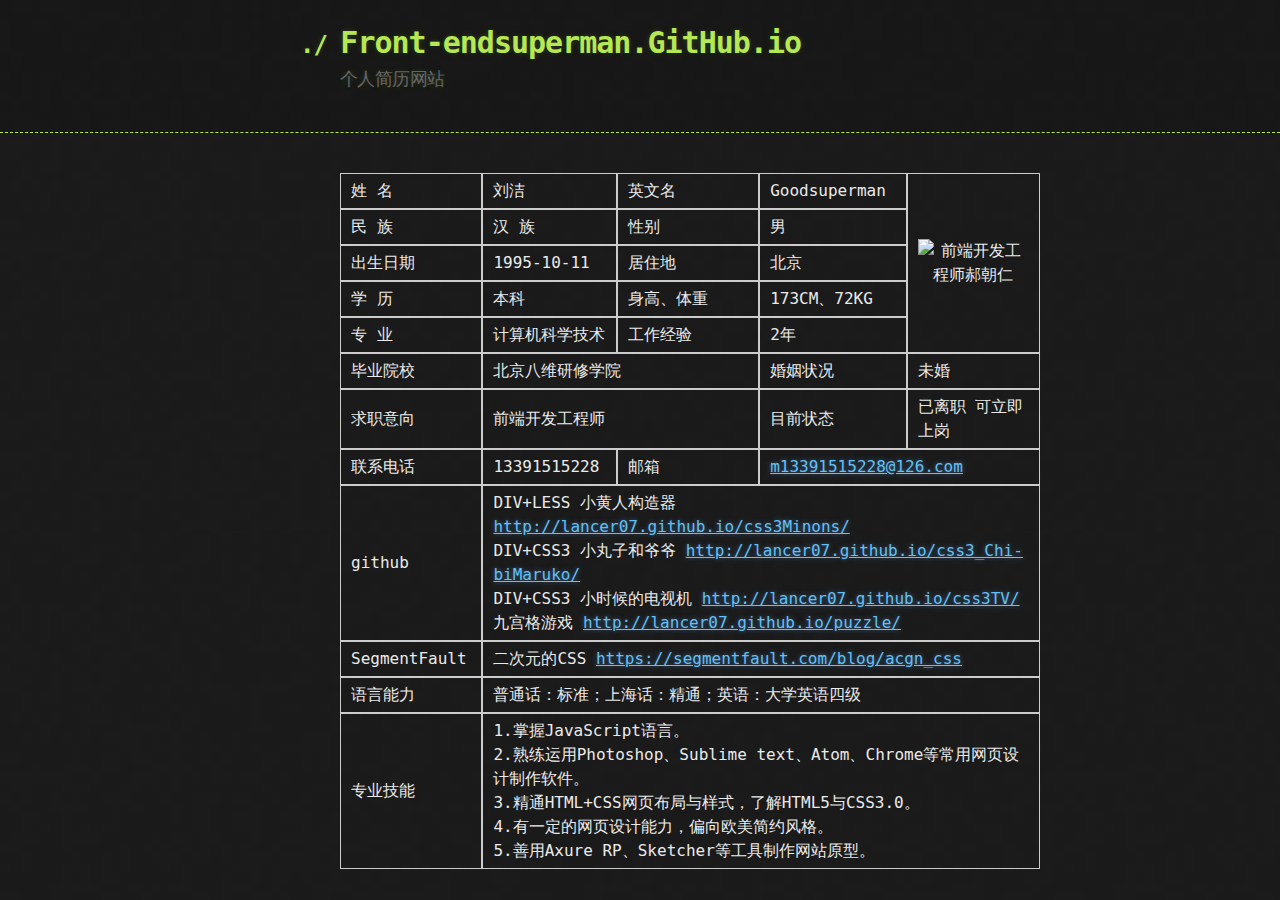
==== commit 91a75a87: "修改了名称" ====
--- a/index.html
+++ b/index.html
@@ -22,7 +22,7 @@
         <table width="714" border="0" cellpadding="0" cellspacing="0" class="resume">
         	<tr>
         		<td width="120" valign="center" class="resume-tit">姓&nbsp;名</td>
-        		<td width="112" valign="center">郝朝仁</td>
+        		<td width="112" valign="center">刘洁</td>
         		<td width="120" valign="center" class="resume-tit">英文名</td>
         		<td width="125" valign="center">Goodsuperman</td>
         		<td width="111" rowspan="5" align="center"><img src="/images/me.jpg" width="110" title="前端开发工程师郝朝仁" alt="前端开发工程师郝朝仁"></td>
--- a/stylesheets/index.css
+++ b/stylesheets/index.css
@@ -5,6 +5,8 @@
 .resume{
 	width:700px;
 	margin:0 auto;
+	
+}
+.resume td{
 	border: 1px solid #ccc;
-	background:red;
 }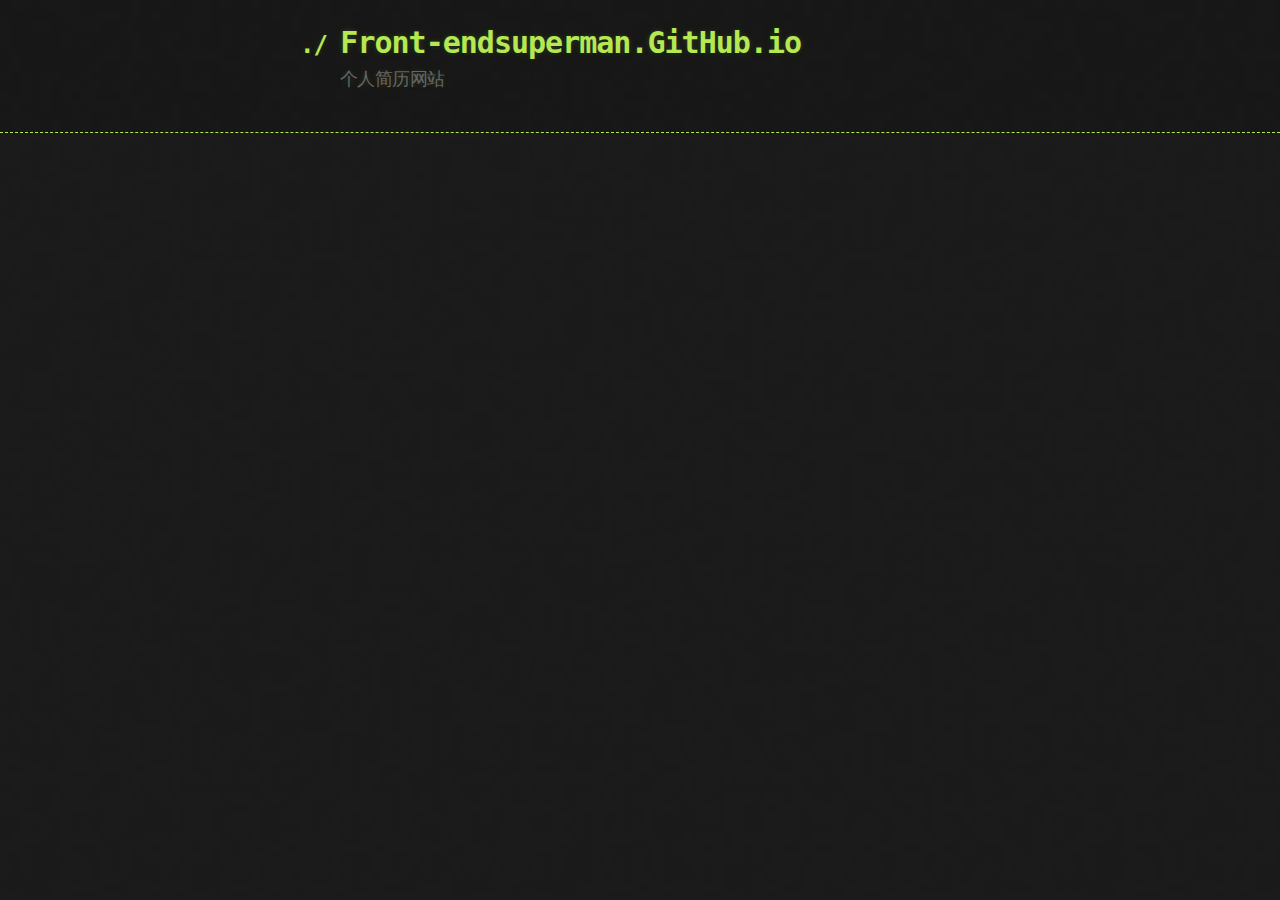
==== commit a7f1d8f3: "更改结构" ====
--- a/index.html
+++ b/index.html
@@ -19,84 +19,7 @@
     </header>
     <div class="container">
       <section id="main_content">
-        <table width="714" border="0" cellpadding="0" cellspacing="0" class="resume">
-        	<tr>
-        		<td width="120" valign="center" class="resume-tit">姓&nbsp;名</td>
-        		<td width="112" valign="center">刘洁</td>
-        		<td width="120" valign="center" class="resume-tit">英文名</td>
-        		<td width="125" valign="center">Goodsuperman</td>
-        		<td width="111" rowspan="5" align="center"><img src="/images/me.jpg" width="110" title="前端开发工程师郝朝仁" alt="前端开发工程师郝朝仁"></td>
-        	</tr>
-        	<tr>
-        		<td valign="center" class="resume-tit">民&nbsp;族</td>
-        		<td width="112" valign="center">汉&nbsp;族</td>
-        		<td width="120" valign="center" class="resume-tit">性别</td>
-        		<td valign="center">男</td>
-        	</tr>
-        	<tr>
-        		<td valign="center" class="resume-tit">出生日期</td>
-        		<td width="112" valign="center">1995-10-11</td>
-        		<td width="120" valign="center" class="resume-tit">居住地</td>
-        		<td valign="center">北京</td>
-        	</tr>
-        	<tr>
-        		<td valign="center" class="resume-tit">学&nbsp;历</td>
-        		<td width="112" valign="center">本科</td>
-        		<td width="120" valign="center" class="resume-tit">身高、体重</td><td valign="center">173CM、72KG</td>
-        	</tr>
-        	<tr>
-        		<td valign="center" class="resume-tit">专&nbsp;业</td>
-        		<td width="112" valign="center">计算机科学技术</td>
-        		<td width="120" valign="center" class="resume-tit">工作经验</td>
-        		<td valign="center">2年</td>
-        	</tr>
-        	<tr>
-        		<td valign="center" class="resume-tit">毕业院校</td>
-        		<td colspan="2" valign="center">北京八维研修学院</td>
-        		<td valign="center" class="resume-tit">婚姻状况</td>
-        		<td valign="center">未婚</td>
-        	</tr>
-        	<tr>
-        		<td valign="center" class="resume-tit">求职意向</td>
-        		<td colspan="2" valign="center">前端开发工程师</td>
-        		<td valign="center" class="resume-tit">目前状态</td>
-        		<td valign="center">已离职 可立即上岗</td>
-        	</tr>
-        	<tr>
-        		<td valign="center" class="resume-tit">联系电话</td>
-        		<td>13391515228</td><td class="resume-tit">邮箱</td>
-        		<td colspan="2"><a href="mailto:lancer07@126.com">m13391515228@126.com</a></td>
-        	</tr>
-        	<tr>
-        		<td valign="center" class="resume-tit">github</td>
-        		<td colspan="4">
-        			<p>DIV+LESS 小黄人构造器 <a href="http://lancer07.github.io/css3Minons/" target="_blank">http://lancer07.github.io/css3Minons/</a></p>
-        			<p>DIV+CSS3 小丸子和爷爷 <a href="http://lancer07.github.io/css3_Chi-biMaruko/" target="_blank">http://lancer07.github.io/css3_Chi-biMaruko/</a></p>
-        			<p>DIV+CSS3 小时候的电视机 <a href="http://lancer07.github.io/css3TV/" target="_blank">http://lancer07.github.io/css3TV/</a></p>
-        			<p>九宫格游戏 <a href="http://lancer07.github.io/puzzle/" target="_blank">http://lancer07.github.io/puzzle/</a></p>
-        		</td>
-        	</tr>
-        	<tr>
-        		<td valign="center" class="resume-tit">SegmentFault</td>
-        		<td colspan="4">
-        			<p>二次元的CSS <a href="https://segmentfault.com/blog/acgn_css" target="_blank">https://segmentfault.com/blog/acgn_css</a></p>
-        		</td>
-        	</tr>
-        	<tr>
-        		<td valign="center" class="resume-tit">语言能力</td>
-        		<td colspan="4">普通话：标准；上海话：精通；英语：大学英语四级</td>
-        	</tr>
-        	<tr>
-        		<td valign="center" class="resume-tit">专业技能</td>
-        		<td colspan="4">
-        			<p>1.掌握JavaScript语言。</p>
-        			<p>2.熟练运用Photoshop、Sublime text、Atom、Chrome等常用网页设计制作软件。</p>
-        			<p>3.精通HTML+CSS网页布局与样式，了解HTML5与CSS3.0。</p>
-        			<p>4.有一定的网页设计能力，偏向欧美简约风格。</p>
-        			<p>5.善用Axure RP、Sketcher等工具制作网站原型。</p>
-        		</td>
-        	</tr>
-        	</table>
+        
       </section>
     </div>
   </body>
--- a/stylesheets/stylesheet.css
+++ b/stylesheets/stylesheet.css
@@ -68,12 +68,6 @@
   color: #666;
 }
 
-#downloads .btn {
-  display: inline-block;
-  text-align: center;
-  margin: 0;
-}
-
 /* Main Content
 */
 
@@ -94,154 +88,3 @@
                0 0 5px rgba(181, 232, 83, 0.1),
                0 0 10px rgba(181, 232, 83, 0.1);
 }
-
-#main_content h1 {
-  font-size: 30px;
-}
-
-#main_content h2 {
-  font-size: 24px;
-}
-
-#main_content h3 {
-  font-size: 18px;
-}
-
-#main_content h4 {
-  font-size: 14px;
-}
-
-#main_content h5 {
-  font-size: 12px;
-  text-transform: uppercase;
-  margin: 0 0 5px 0;
-}
-
-#main_content h6 {
-  font-size: 12px;
-  text-transform: uppercase;
-  color: #999;
-  margin: 0 0 5px 0;
-}
-
-dt {
-  font-style: italic;
-  font-weight: bold;
-}
-
-ul li {
-  list-style: none;
-}
-
-ul li:before {
-  content: ">>";
-  font-family: Monaco, "Bitstream Vera Sans Mono", "Lucida Console", Terminal, monospace;
-  font-size: 13px;
-  color: #b5e853;
-  margin-left: -37px;
-  margin-right: 21px;
-  line-height: 16px;
-}
-
-blockquote {
-  color: #aaa;
-  padding-left: 10px;
-  border-left: 1px dotted #666;
-}
-
-pre {
-  background: rgba(0, 0, 0, 0.9);
-  border: 1px solid rgba(255, 255, 255, 0.15);
-  padding: 10px;
-  font-size: 14px;
-  color: #b5e853;
-  border-radius: 2px;
-  -moz-border-radius: 2px;
-  -webkit-border-radius: 2px;
-  text-wrap: normal;
-  overflow: auto;
-  overflow-y: hidden;
-}
-
-table {
-  width: 100%;
-  margin: 0 0 20px 0;
-}
-
-th {
-  text-align: left;
-  border-bottom: 1px dashed #b5e853;
-  padding: 5px 10px;
-}
-
-td {
-  padding: 5px 10px;
-}
-
-hr {
-  height: 0;
-  border: 0;
-  border-bottom: 1px dashed #b5e853;
-  color: #b5e853;
-}
-
-/* Buttons
-*/
-
-.btn {
-  display: inline-block;
-  background: -webkit-linear-gradient(top, rgba(40, 40, 40, 0.3), rgba(35, 35, 35, 0.3) 50%, rgba(10, 10, 10, 0.3) 50%, rgba(0, 0, 0, 0.3));
-  padding: 8px 18px;
-  border-radius: 50px;
-  border: 2px solid rgba(0, 0, 0, 0.7);
-  border-bottom: 2px solid rgba(0, 0, 0, 0.7);
-  border-top: 2px solid rgba(0, 0, 0, 1);
-  color: rgba(255, 255, 255, 0.8);
-  font-family: Helvetica, Arial, sans-serif;
-  font-weight: bold;
-  font-size: 13px;
-  text-decoration: none;
-  text-shadow: 0 -1px 0 rgba(0, 0, 0, 0.75);
-  box-shadow: inset 0 1px 0 rgba(255, 255, 255, 0.05);
-}
-
-.btn:hover {
-  background: -webkit-linear-gradient(top, rgba(40, 40, 40, 0.6), rgba(35, 35, 35, 0.6) 50%, rgba(10, 10, 10, 0.8) 50%, rgba(0, 0, 0, 0.8));
-}
-
-.btn .icon {
-  display: inline-block;
-  width: 16px;
-  height: 16px;
-  margin: 1px 8px 0 0;
-  float: left;
-}
-
-.btn-github .icon {
-  opacity: 0.6;
-  background: url("../images/blacktocat.png") 0 0 no-repeat;
-}
-
-/* Links
-   a, a:hover, a:visited
-*/
-
-a {
-  color: #63c0f5;
-  text-shadow: 0 0 5px rgba(104, 182, 255, 0.5);
-}
-
-/* Clearfix */
-
-.cf:before, .cf:after {
-  content:"";
-  display:table;
-}
-
-.cf:after {
-  clear:both;
-}
-
-.cf {
-  zoom:1;
-}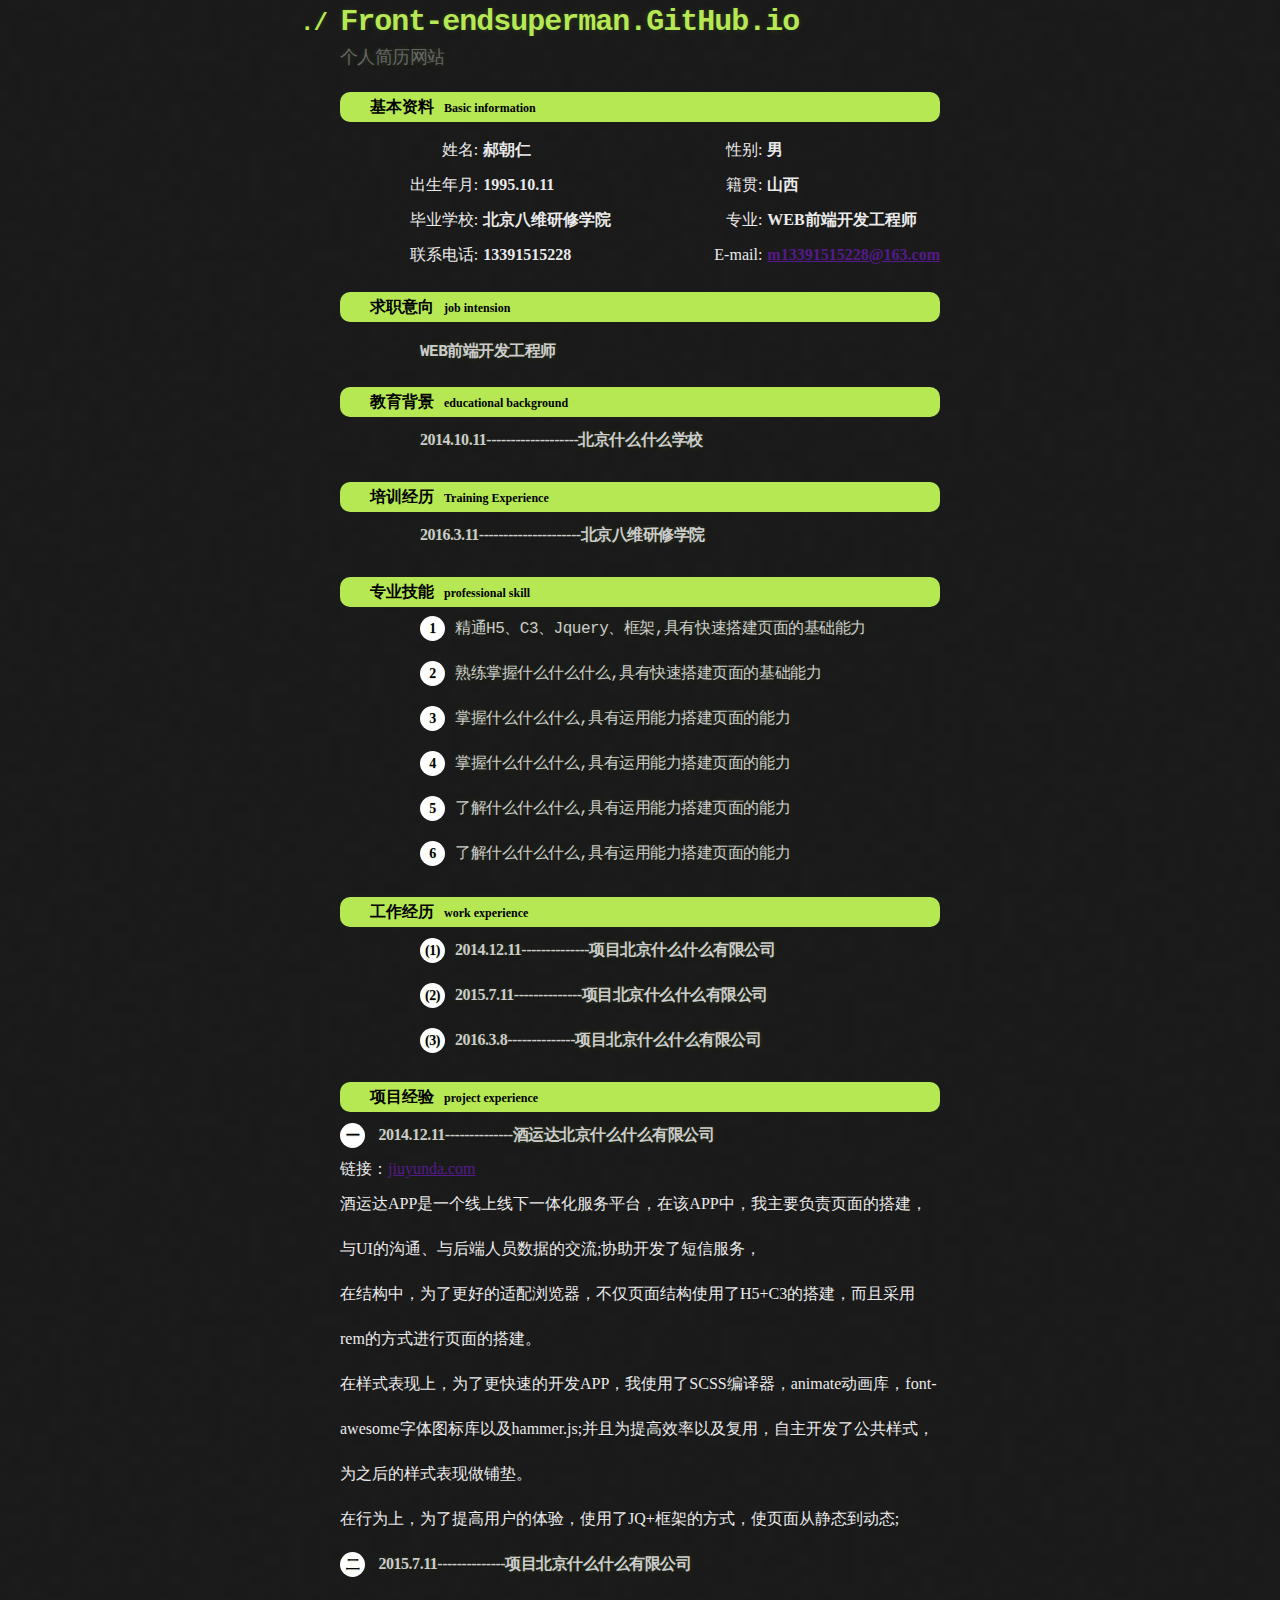
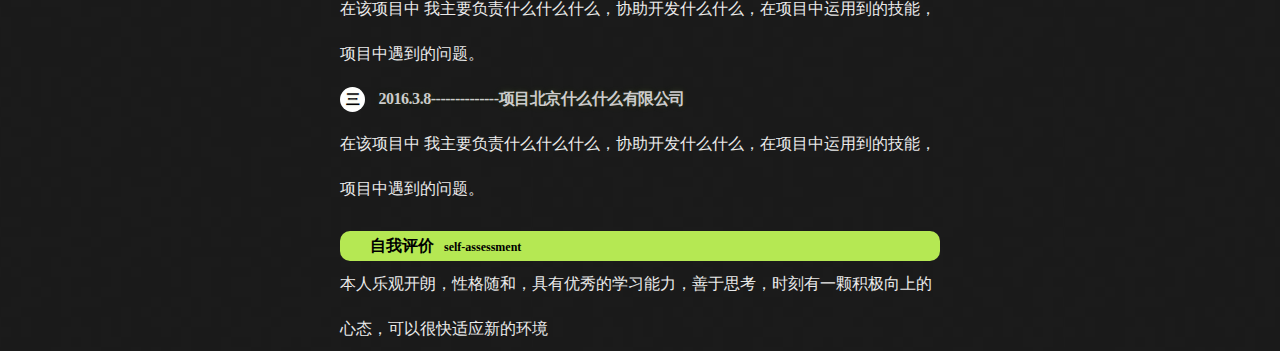
==== commit 0d9ed4ba: "add shuju" ====
--- a/index.html
+++ b/index.html
@@ -8,6 +8,7 @@
     <link rel="stylesheet" type="text/css" href="stylesheets/github-dark.css" media="screen">
     <link rel="stylesheet" type="text/css" href="stylesheets/print.css" media="print">
     <link rel="stylesheet" type="text/css" href="stylesheets/index.css">
+    <link rel="stylesheet" type="text/css" href="stylesheets/reset.css">
     <title>Front-endsuperman.GitHub.io by front-endSuperman</title>
   </head>
   <body>
@@ -19,7 +20,85 @@
     </header>
     <div class="container">
       <section id="main_content">
-        
+        <div class="background">
+        	基本资料<b>Basic information</b>	
+        </div>
+        <table class="info_table">
+          <t>
+            <td class="text_A">姓名:</td>
+            <td class="text">郝朝仁</td>
+            <td class="text_A">性别:</td>
+            <td class="text">男</td>
+          </tr>
+           <tr>
+            <td class="text_A">出生年月:</td>
+            <td class="text">1995.10.11</td>
+            <td class="text_A">籍贯:</td>
+            <td class="text">山西</td>
+          </tr>
+           <tr>
+            <td class="text_A">毕业学校:</td>
+            <td class="text">北京八维研修学院</td>
+            <td class="text_A">专业:</td>
+            <td class="text">WEB前端开发工程师</td>
+          </tr>
+           <tr>
+            <td class="text_A">联系电话:</td>
+            <td class="text">13391515228</td>
+            <td class="text_A">E-mail:</td>
+            <td class="text"><a href="">m13391515228@163.com</a></td>
+          </tr>
+        </table>
+        <div class="background">
+          求职意向<b>job intension</b>  
+        </div>
+        <h2 class="job">WEB前端开发工程师</h2>
+        <div class="background">
+          教育背景<b>educational background</b>  
+        </div>
+        <h2 class="pro"><timer>2014.10.11</timer><p>-------------------北京什么什么学校</p></h2>
+        <div class="background">
+          培训经历<b>Training Experience</b>  
+        </div>
+        <h2 class="pro"><timer>2016.3.11</timer><p>---------------------北京八维研修学院</p></h2>
+        <div class="background">
+          专业技能<b>professional skill</b>  
+        </div>
+        <h2 class="back_ground"><span class="tit">1</span>精通H5、C3、Jquery、框架,具有快速搭建页面的基础能力</h2>
+        <h2 class="back_ground"><span class="tit">2</span>熟练掌握什么什么什么,具有快速搭建页面的基础能力</h2>
+        <h2 class="back_ground"><span class="tit">3</span>掌握什么什么什么,具有运用能力搭建页面的能力</h2>
+        <h2 class="back_ground"><span class="tit">4</span>掌握什么什么什么,具有运用能力搭建页面的能力</h2>
+        <h2 class="back_ground"><span class="tit">5</span>了解什么什么什么,具有运用能力搭建页面的能力</h2>
+        <h2 class="back_ground"><span class="tit">6</span>了解什么什么什么,具有运用能力搭建页面的能力</h2>
+        <div class="background">
+        工作经历<b>work experience</b>  
+        </div>
+        <h2 class="pro"><span class="tit">(1)</span><timer>2014.12.11</timer><span>--------------项目</span><p>北京什么什么有限公司</p></h2>
+        <h2 class="pro"><span class="tit">(2)</span><timer>2015.7.11</timer><span>--------------项目</span><p>北京什么什么有限公司</p></h2>
+        <h2 class="pro"><span class="tit">(3)</span><timer>2016.3.8</timer><span>--------------项目</span><p>北京什么什么有限公司</p></h2>
+        <div class="background">
+        项目经验<b>project experience</b>  
+        </div>
+        <h2 class="pro2"><span class="tit">一</span><timer>  2014.12.11</timer><span>--------------酒运达</span><p>北京什么什么有限公司</p></h6>
+        <div>链接：<a href="">jiuyunda.com</a></div>
+        <p>
+          酒运达APP是一个线上线下一体化服务平台，在该APP中，我主要负责页面的搭建，与UI的沟通、与后端人员数据的交流;协助开发了短信服务，
+           <br>在结构中，为了更好的适配浏览器，不仅页面结构使用了H5+C3的搭建，而且采用rem的方式进行页面的搭建。
+           <br>在样式表现上，为了更快速的开发APP，我使用了SCSS编译器，animate动画库，font-awesome字体图标库以及hammer.js;并且为提高效率以及复用，自主开发了公共样式，为之后的样式表现做铺垫。
+          <br>在行为上，为了提高用户的体验，使用了JQ+框架的方式，使页面从静态到动态;
+        </p>
+        <h2 class="pro2"><span class="tit">二</span><timer>  2015.7.11</timer><span>--------------项目</span><p>北京什么什么有限公司</p></h2>
+        <p>
+          在该项目中 我主要负责什么什么什么，协助开发什么什么，在项目中运用到的技能，项目中遇到的问题。
+        </p>
+        <h2 class="pro2"><span class="tit">三</span><timer>  2016.3.8</timer><span>--------------项目</span><p>北京什么什么有限公司</p></h2>
+         <p>
+          在该项目中 我主要负责什么什么什么，协助开发什么什么，在项目中运用到的技能，项目中遇到的问题。
+        </p>
+         <div class="background">
+        自我评价<b>self-assessment</b>  
+        </div>
+        <p>本人乐观开朗，性格随和，具有优秀的学习能力，善于思考，时刻有一颗积极向上的心态，可以很快适应新的环境</p>
       </section>
     </div>
   </body>
--- a/stylesheets/stylesheet.css
+++ b/stylesheets/stylesheet.css
@@ -73,7 +73,6 @@
 
 #main_content {
   width: 100%;
-  -webkit-font-smoothing: antialiased;
 }
 section img {
   max-width: 100%
--- a/stylesheets/index.css
+++ b/stylesheets/index.css
@@ -1,12 +1,91 @@
 *{
 	margin:0;
 	padding:0;
+	font-family: "微软雅黑";
 }
-.resume{
-	width:700px;
-	margin:0 auto;
-	
+.info_table{
+	margin-top:10px;
 }
-.resume td{
-	border: 1px solid #ccc;
+.info_table td{
+	width:25%;
+	height:35px;
+	line-height:35px;
+}
+.text{
+	font-weight: bold;
+	padding-left:5px;
+	box-sizing:border-box;
+	font-size: 16px;
+}
+.text_A{
+	text-align:right;
+}
+.job{
+	height:45px;
+	line-height: 60px;
+	color:#ccc;
+	font-size: 16px;
+	margin-left:80px;
+	font-weight: bold;
+}
+.background{
+	width:100%;
+	height:30px;
+	background:#b5e853;
+	padding-left:5%;
+	box-sizing:border-box;
+	line-height:30px;
+	border-radius:10px;
+	margin-top:20px;
+	color:#000;
+	font-weight: bold;
+}
+.background b{
+	font-size:12px;
+	margin-left:10px;
+}
+.back_ground{
+	height:45px;
+	line-height: 45px;
+	color:#ccc;
+	font-size: 16px;
+	margin-left:80px;
+}
+.pro{
+	height:45px;
+	line-height: 45px;
+	color:#ccc;
+	font-size: 16px;
+	margin-left:80px;
+	font-weight: bold;
+}
+.pro p{
+	display: inline-block;
+}
+p{
+	line-height:45px;
+}
+.pro2{
+	height:45px;
+	line-height: 45px;
+	color:#ccc;
+	font-size: 16px;
+	font-weight: bold;
+}
+.pro2 p{
+	display: inline-block;
+	color:#ccc;
+}
+.tit{
+	display:inline-block;
+	width:25px;
+	height:25px;
+	border-radius:25px;
+	background:#fff;
+	text-align: center;
+	line-height: 25px;
+	color:#000;
+	font-weight: bold;
+	font-size: 14px;
+	margin-right:10px;
 }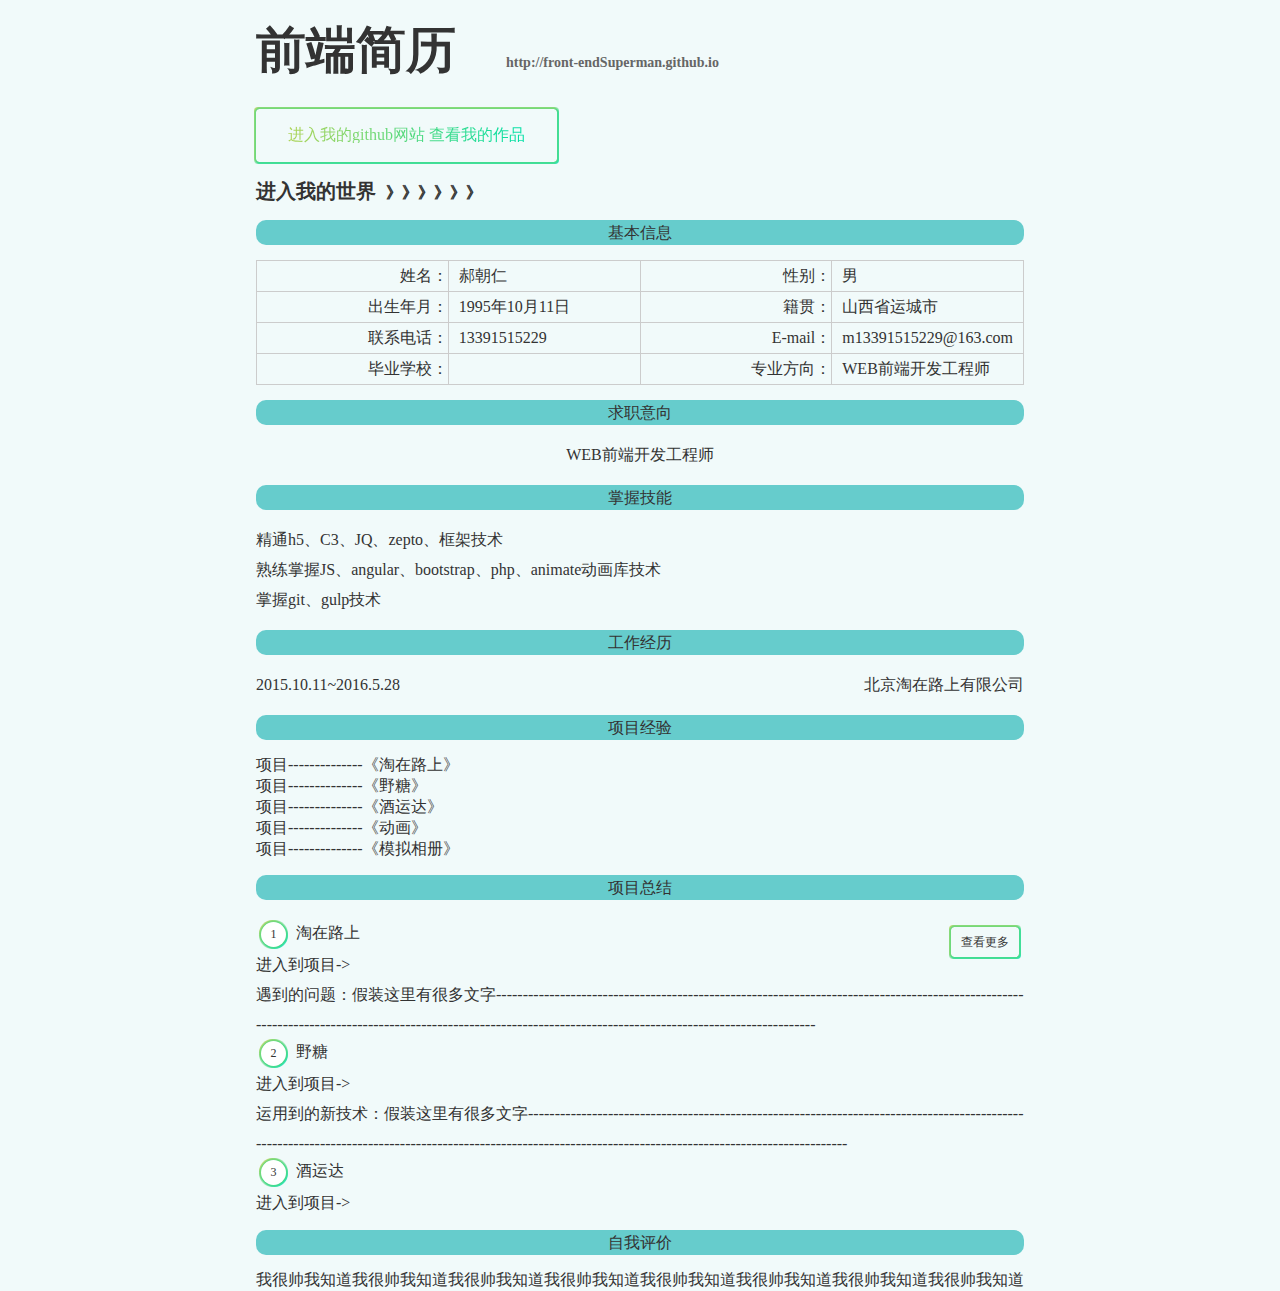
==== commit 1eb5ffd3: "修改了更多内容" ====
--- a/index.html
+++ b/index.html
@@ -1,105 +1,107 @@
 <!DOCTYPE html>
 <html>
-  <head>
-    <meta charset='utf-8'>
-    <meta http-equiv="X-UA-Compatible" content="chrome=1">
-
-    <link rel="stylesheet" type="text/css" href="stylesheets/stylesheet.css" media="screen">
-    <link rel="stylesheet" type="text/css" href="stylesheets/github-dark.css" media="screen">
-    <link rel="stylesheet" type="text/css" href="stylesheets/print.css" media="print">
-    <link rel="stylesheet" type="text/css" href="stylesheets/index.css">
-    <link rel="stylesheet" type="text/css" href="stylesheets/reset.css">
-    <title>Front-endsuperman.GitHub.io by front-endSuperman</title>
-  </head>
-  <body>
-    <header>
-      <div class="container">
-        <h1>Front-endsuperman.GitHub.io</h1>
-        <h2>个人简历网站</h2>
-      </div>
-    </header>
+<head>
+  <meta charset='utf-8'>
+  <meta http-equiv="X-UA-Compatible" content="chrome=1">
+  <link rel="stylesheet" type="text/css" href="stylesheets/reset.css">
+  <link rel="stylesheet" href="stylesheets/index.css">
+  <title>Front-endsuperman.GitHub.io by front-endSuperman</title>
+</head>
+<body>
+  <div class="wrap">
     <div class="container">
-      <section id="main_content">
-        <div class="background">
-        	基本资料<b>Basic information</b>	
-        </div>
-        <table class="info_table">
-          <t>
-            <td class="text_A">姓名:</td>
-            <td class="text">郝朝仁</td>
-            <td class="text_A">性别:</td>
-            <td class="text">男</td>
-          </tr>
-           <tr>
-            <td class="text_A">出生年月:</td>
-            <td class="text">1995.10.11</td>
-            <td class="text_A">籍贯:</td>
-            <td class="text">山西</td>
-          </tr>
-           <tr>
-            <td class="text_A">毕业学校:</td>
-            <td class="text">北京八维研修学院</td>
-            <td class="text_A">专业:</td>
-            <td class="text">WEB前端开发工程师</td>
-          </tr>
-           <tr>
-            <td class="text_A">联系电话:</td>
-            <td class="text">13391515228</td>
-            <td class="text_A">E-mail:</td>
-            <td class="text"><a href="">m13391515228@163.com</a></td>
-          </tr>
-        </table>
-        <div class="background">
-          求职意向<b>job intension</b>  
-        </div>
-        <h2 class="job">WEB前端开发工程师</h2>
-        <div class="background">
-          教育背景<b>educational background</b>  
-        </div>
-        <h2 class="pro"><timer>2014.10.11</timer><p>-------------------北京什么什么学校</p></h2>
-        <div class="background">
-          培训经历<b>Training Experience</b>  
-        </div>
-        <h2 class="pro"><timer>2016.3.11</timer><p>---------------------北京八维研修学院</p></h2>
-        <div class="background">
-          专业技能<b>professional skill</b>  
-        </div>
-        <h2 class="back_ground"><span class="tit">1</span>精通H5、C3、Jquery、框架,具有快速搭建页面的基础能力</h2>
-        <h2 class="back_ground"><span class="tit">2</span>熟练掌握什么什么什么,具有快速搭建页面的基础能力</h2>
-        <h2 class="back_ground"><span class="tit">3</span>掌握什么什么什么,具有运用能力搭建页面的能力</h2>
-        <h2 class="back_ground"><span class="tit">4</span>掌握什么什么什么,具有运用能力搭建页面的能力</h2>
-        <h2 class="back_ground"><span class="tit">5</span>了解什么什么什么,具有运用能力搭建页面的能力</h2>
-        <h2 class="back_ground"><span class="tit">6</span>了解什么什么什么,具有运用能力搭建页面的能力</h2>
-        <div class="background">
-        工作经历<b>work experience</b>  
-        </div>
-        <h2 class="pro"><span class="tit">(1)</span><timer>2014.12.11</timer><span>--------------项目</span><p>北京什么什么有限公司</p></h2>
-        <h2 class="pro"><span class="tit">(2)</span><timer>2015.7.11</timer><span>--------------项目</span><p>北京什么什么有限公司</p></h2>
-        <h2 class="pro"><span class="tit">(3)</span><timer>2016.3.8</timer><span>--------------项目</span><p>北京什么什么有限公司</p></h2>
-        <div class="background">
-        项目经验<b>project experience</b>  
-        </div>
-        <h2 class="pro2"><span class="tit">一</span><timer>  2014.12.11</timer><span>--------------酒运达</span><p>北京什么什么有限公司</p></h6>
-        <div>链接：<a href="">jiuyunda.com</a></div>
-        <p>
-          酒运达APP是一个线上线下一体化服务平台，在该APP中，我主要负责页面的搭建，与UI的沟通、与后端人员数据的交流;协助开发了短信服务，
-           <br>在结构中，为了更好的适配浏览器，不仅页面结构使用了H5+C3的搭建，而且采用rem的方式进行页面的搭建。
-           <br>在样式表现上，为了更快速的开发APP，我使用了SCSS编译器，animate动画库，font-awesome字体图标库以及hammer.js;并且为提高效率以及复用，自主开发了公共样式，为之后的样式表现做铺垫。
-          <br>在行为上，为了提高用户的体验，使用了JQ+框架的方式，使页面从静态到动态;
-        </p>
-        <h2 class="pro2"><span class="tit">二</span><timer>  2015.7.11</timer><span>--------------项目</span><p>北京什么什么有限公司</p></h2>
-        <p>
-          在该项目中 我主要负责什么什么什么，协助开发什么什么，在项目中运用到的技能，项目中遇到的问题。
-        </p>
-        <h2 class="pro2"><span class="tit">三</span><timer>  2016.3.8</timer><span>--------------项目</span><p>北京什么什么有限公司</p></h2>
-         <p>
-          在该项目中 我主要负责什么什么什么，协助开发什么什么，在项目中运用到的技能，项目中遇到的问题。
-        </p>
-         <div class="background">
-        自我评价<b>self-assessment</b>  
-        </div>
-        <p>本人乐观开朗，性格随和，具有优秀的学习能力，善于思考，时刻有一颗积极向上的心态，可以很快适应新的环境</p>
-      </section>
+     <header class="header">
+       <h2>前端简历<a href="https://front-endSuperman.github.io">http://front-endSuperman.github.io</a></h2>
+       <div class="btn green"><a href="https://github.com/front-endSuperman"><span>进入我的github网站 查看我的作品</span></a></div>
+     </header>
+     <section class="main">
+          <h2 class="tit">进入我的世界<span>》》》》》》</span></h2>
+          <div class="info">  
+             <h2>基本信息</h2>
+             <table class="info_table">
+               <tr>
+                 <td>姓名：</td>
+                 <td>郝朝仁</td>
+                 <td>性别：</td>
+                 <td>男</td>
+               </tr>
+               <tr>
+                 <td>出生年月：</td>
+                 <td>1995年10月11日</td>
+                 <td>籍贯：</td>
+                 <td>山西省运城市</td>
+               </tr>
+               <tr>
+                 <td>联系电话：</td>
+                 <td>13391515229</td>
+                 <td>E-mail：</td>
+                 <td>m13391515229@163.com</td>
+               </tr>
+               <tr>
+                 <td>毕业学校：</td>
+                 <td></td>
+                 <td>专业方向：</td>
+                 <td>WEB前端开发工程师</td>
+               </tr>
+             </table>
+             <h2>求职意向</h2>
+             <div class="intention">WEB前端开发工程师</div>
+             <h2>掌握技能</h2>
+             <div class="skill">
+                 <p>精通h5、C3、JQ、zepto、框架技术</p>
+                 <p>熟练掌握JS、angular、bootstrap、php、animate动画库技术</p>
+                 <p>掌握git、gulp技术</p>
+             </div>
+             <h2>工作经历</h2>
+             <div class="undergo">
+                 <h3>2015.10.11~2016.5.28<span>北京淘在路上有限公司</span></h3>
+             </div>
+             <h2>项目经验</h2>
+             <div class="suffer">
+                 <h4>
+                   项目--------------《淘在路上》
+                 </h4>
+                 <p></p>
+                 <h4>
+                   项目--------------《野糖》
+                 </h4>
+                 <p></p>
+                 <h4>
+                   项目--------------《酒运达》
+                 </h4>
+                 <p></p>
+                 <h4>
+                   项目--------------《动画》
+                 </h4>
+                 <p></p>
+                 <h4>
+                   项目--------------《模拟相册》
+                 </h4>
+                 <p></p>
+             </div>
+             <h2>项目总结</h2>
+             <div class="summary">
+                <h3><span class="btn green">1</span>淘在路上</h3>
+                <div>进入到项目-><a href=""></a></div>
+                <p>遇到的问题：假装这里有很多文字[base64]</p>
+                <h3><span class="btn green">2</span>野糖</h3>
+                <div>进入到项目-><a href=""></a></div>
+                <p>运用到的新技术：假装这里有很多文字[base64]</p>
+                <h3><span class="btn green">3</span>酒运达</h3>
+                <div>进入到项目-><a href=""></a></div>
+                <p>遇到的问题：假装这里有很多文字[base64]</p>
+                <h3><span class="btn green">4</span>模拟相册</h3>
+                <div>进入到项目-><a href=""></a></div>
+                <p>遇到的问题：假装这里有很多文字[base64]</p>
+                <div class="btn green click_summary" id="more">查看更多</div>
+             </div>
+             <h2>自我评价</h2>
+             <p>我很帅我知道我很帅我知道我很帅我知道我很帅我知道我很帅我知道我很帅我知道我很帅我知道我很帅我知道</p>
+          </div>
+     </section>
     </div>
-  </body>
+  </div>
+  <script type="text/javascript" src="javascripts/jquery1.7.js"></script>
+  <script type="text/javascript" src="javascripts/main.js"></script>
+</body>
 </html>
--- a/stylesheets/index.css
+++ b/stylesheets/index.css
@@ -1,91 +1,162 @@
 *{
 	margin:0;
 	padding:0;
-	font-family: "微软雅黑";
+}
+a{
+	text-decoration:none;
+}
+li{
+	list-style:none;
+}
+.wrap{
+	width:100%;
+	height:auto;
+	background: #f1fafa;
+}
+.container{
+	width:60%;
+	height:100%;
+	margin:0 auto;
+}
+.header{
+	height:auto;
+	padding-top:20px;
+	box-sizing:border-box;
+}
+.header h2{
+	font-size:50px;
+	font-weight: bold;
+	line-height: 60px;
+	white-space:nowrap;
+}
+.header h2 a{
+	font-size:14px;
+	margin-left: 50px;
+	color:#666;
+}
+.btn{   
+    display: inline-block;   
+    margin: 1em 0;   
+    padding: 1em 2em;   
+    background: transparent;   
+    border: 2px;   
+    border-radius: 3px;   
+    font-weight: 400;   
+   	text-align: center;   
+}   
+.btn.green{   
+    box-shadow: 0 1px 0 1px rgba(43, 220, 146, 0.25), 0 -1px 0 1px rgba(129, 214, 106, 0.25), 1px 0 0 1px rgba(43, 220, 146, 0.25), -1px 0 0 1px rgba(129, 214, 106, 0.25), 1px -1px 0 1px rgba(86, 217, 126, 0.5), -1px 1px 0 1px rgba(86, 217, 126, 0.5), 1px 1px 0 1px rgba(0, 223, 166, 0.75), -1px -1px 0 1px rgba(173, 211, 86, 0.75);   
+}   
+.btn.green span{   
+   background: -webkit-linear-gradient(left, #add356, #00dfa6);   
+   -webkit-background-clip: text;   
+    -webkit-text-fill-color: transparent;   
+} 
+.main{
+	width:100%;
+	height:100%;
+}
+.main .tit{
+	font-size: 20px;
+	font-weight: bolder;
+}
+.main .tit span{
+	margin-left:10px;
+	font-size: 16px;
+}
+.info{
+
+}
+.info h2{
+	width:100%;
+	height:25px;
+	line-height: 25px;
+	background:#66cccc;
+	text-align: center;
+	border-radius:10px;
+	margin:15px 0;
 }
 .info_table{
-	margin-top:10px;
+	width:100%;
+	height:auto;
 }
-.info_table td{
+.info_table tr{
+	border:1px solid #ccc;
+}
+.info_table tr td{
 	width:25%;
+	border-right:1px solid #ccc;
+	height:30px;
+	line-height: 30px;
+}
+.info_table tr td:nth-of-type(1),.info_table tr td:nth-of-type(3){
+	text-align: right;
+}
+.info_table tr td:nth-of-type(2),.info_table tr td:nth-of-type(4){
+	padding-left:10px;
+	box-sizing:border-box;
+}
+.intention{
+	height:30px;
+	line-height: 30px;
+	text-align: center;
+}
+.skill p{
+	height:30px;
+	line-height: 30px;
+	white-space:nowrap;
+}
+.undergo h3{
+	height: 30px;
+	line-height: 30px;
+	white-space:nowrap;
+	position: relative;
+}
+.undergo h3 span{
+	position: absolute;
+	right: 0;
+}
+.undergo h4{
+	height:50px;
+	line-height: 50px;
+}
+.summary{
+	height:300px;
+	overflow: hidden;
+	position: relative;
+}
+.summary h3{
+	font-size: 16px;
 	height:35px;
-	line-height:35px;
+	line-height: 35px;
 }
-.text{
-	font-weight: bold;
-	padding-left:5px;
-	box-sizing:border-box;
-	font-size: 16px;
-}
-.text_A{
-	text-align:right;
-}
-.job{
-	height:45px;
-	line-height: 60px;
-	color:#ccc;
-	font-size: 16px;
-	margin-left:80px;
-	font-weight: bold;
-}
-.background{
-	width:100%;
-	height:30px;
-	background:#b5e853;
-	padding-left:5%;
-	box-sizing:border-box;
-	line-height:30px;
-	border-radius:10px;
-	margin-top:20px;
-	color:#000;
-	font-weight: bold;
-}
-.background b{
-	font-size:12px;
-	margin-left:10px;
-}
-.back_ground{
-	height:45px;
-	line-height: 45px;
-	color:#ccc;
-	font-size: 16px;
-	margin-left:80px;
-}
-.pro{
-	height:45px;
-	line-height: 45px;
-	color:#ccc;
-	font-size: 16px;
-	margin-left:80px;
-	font-weight: bold;
-}
-.pro p{
+.summary h3 span{
+	margin: 0 0 0 5px;
+	padding:0;
+	font-size: 12px;
 	display: inline-block;
-}
-p{
-	line-height:45px;
-}
-.pro2{
-	height:45px;
-	line-height: 45px;
-	color:#ccc;
-	font-size: 16px;
-	font-weight: bold;
-}
-.pro2 p{
-	display: inline-block;
-	color:#ccc;
-}
-.tit{
-	display:inline-block;
 	width:25px;
 	height:25px;
-	border-radius:25px;
-	background:#fff;
 	text-align: center;
 	line-height: 25px;
-	color:#000;
-	font-weight: bold;
-	font-size: 14px;
-	margin-right:10px;
+	background:#fff;
+	border-radius:100%;
+	margin-right: 10px;
+}
+.summary>div{
+	height:30px;
+	line-height:30px;
+}
+.summary p{
+	display: inline-block;
+	height:30px;
+	line-height:30px;
+}
+.click_summary{
+	position: absolute;
+	top:0px;
+	right: 5px;
+	padding:0 10px 10px 10px;
+	font-size: 12px;
+	cursor:pointer;
 }